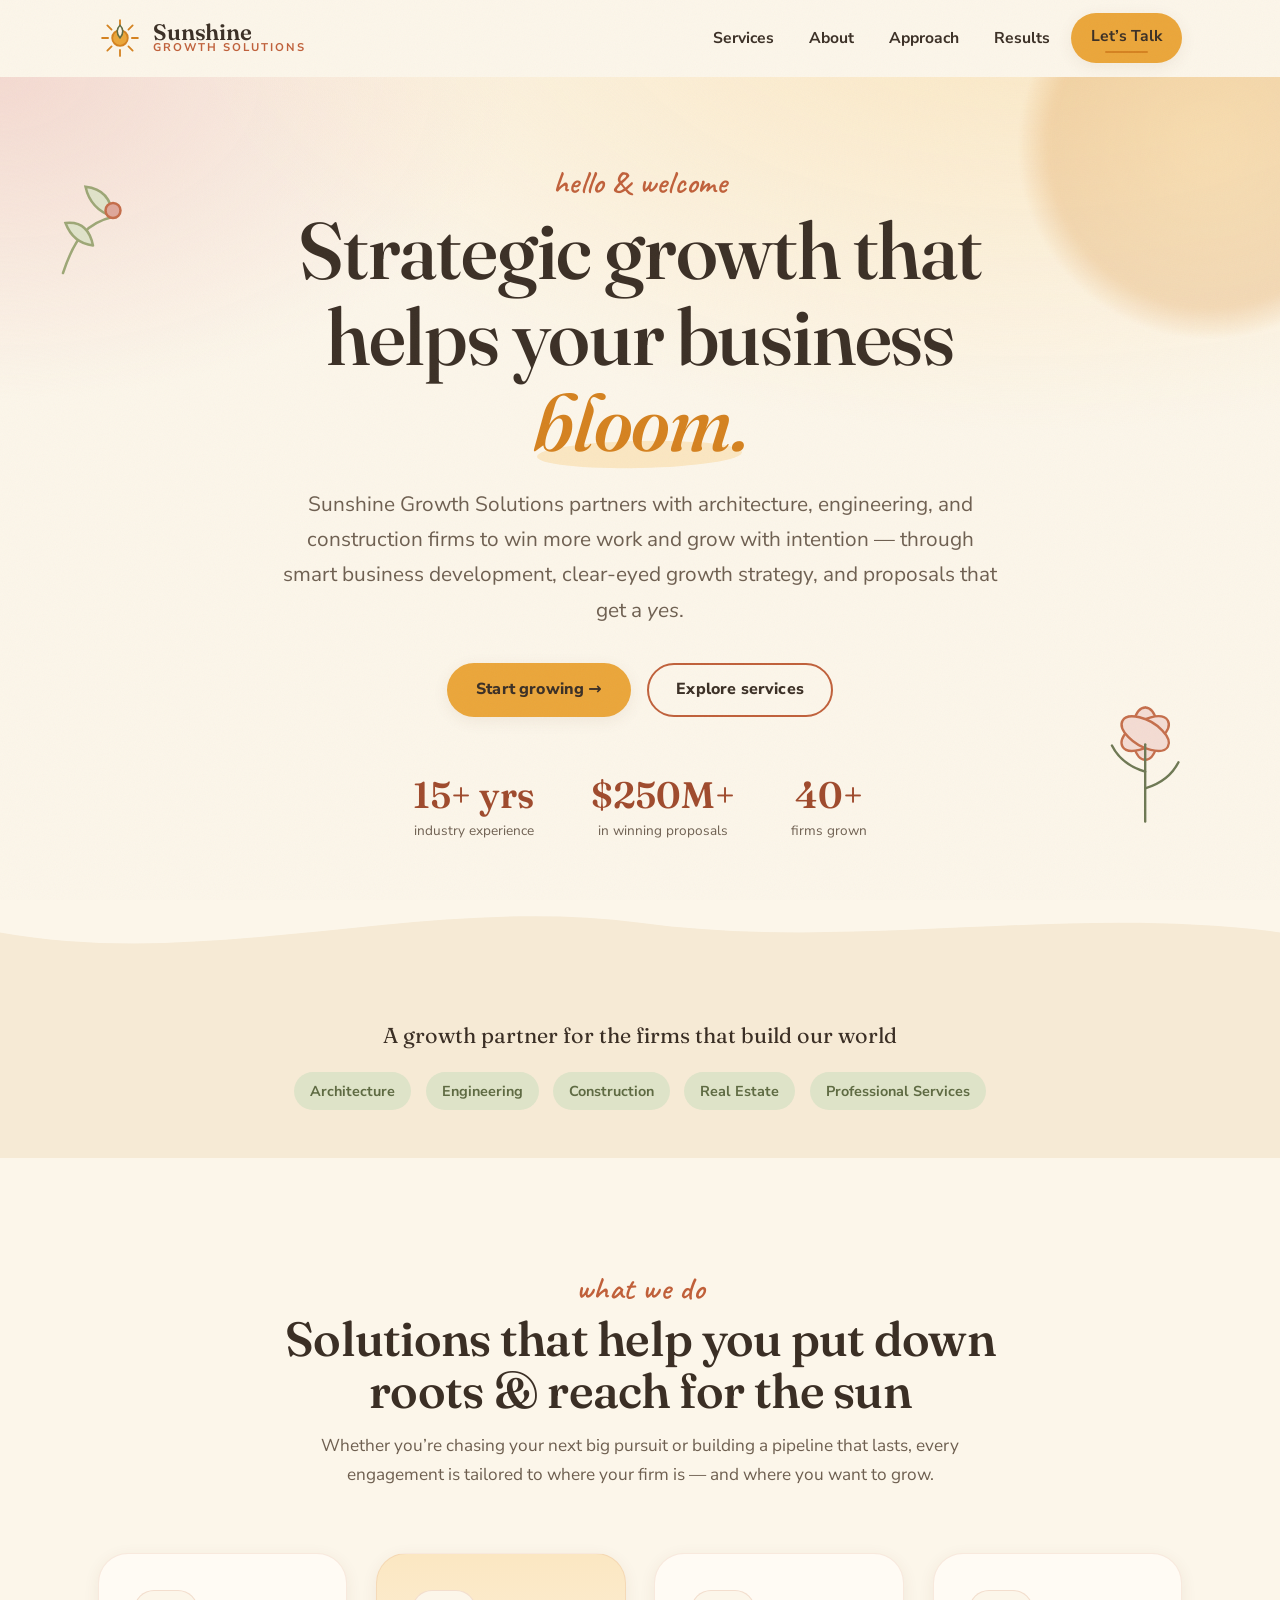
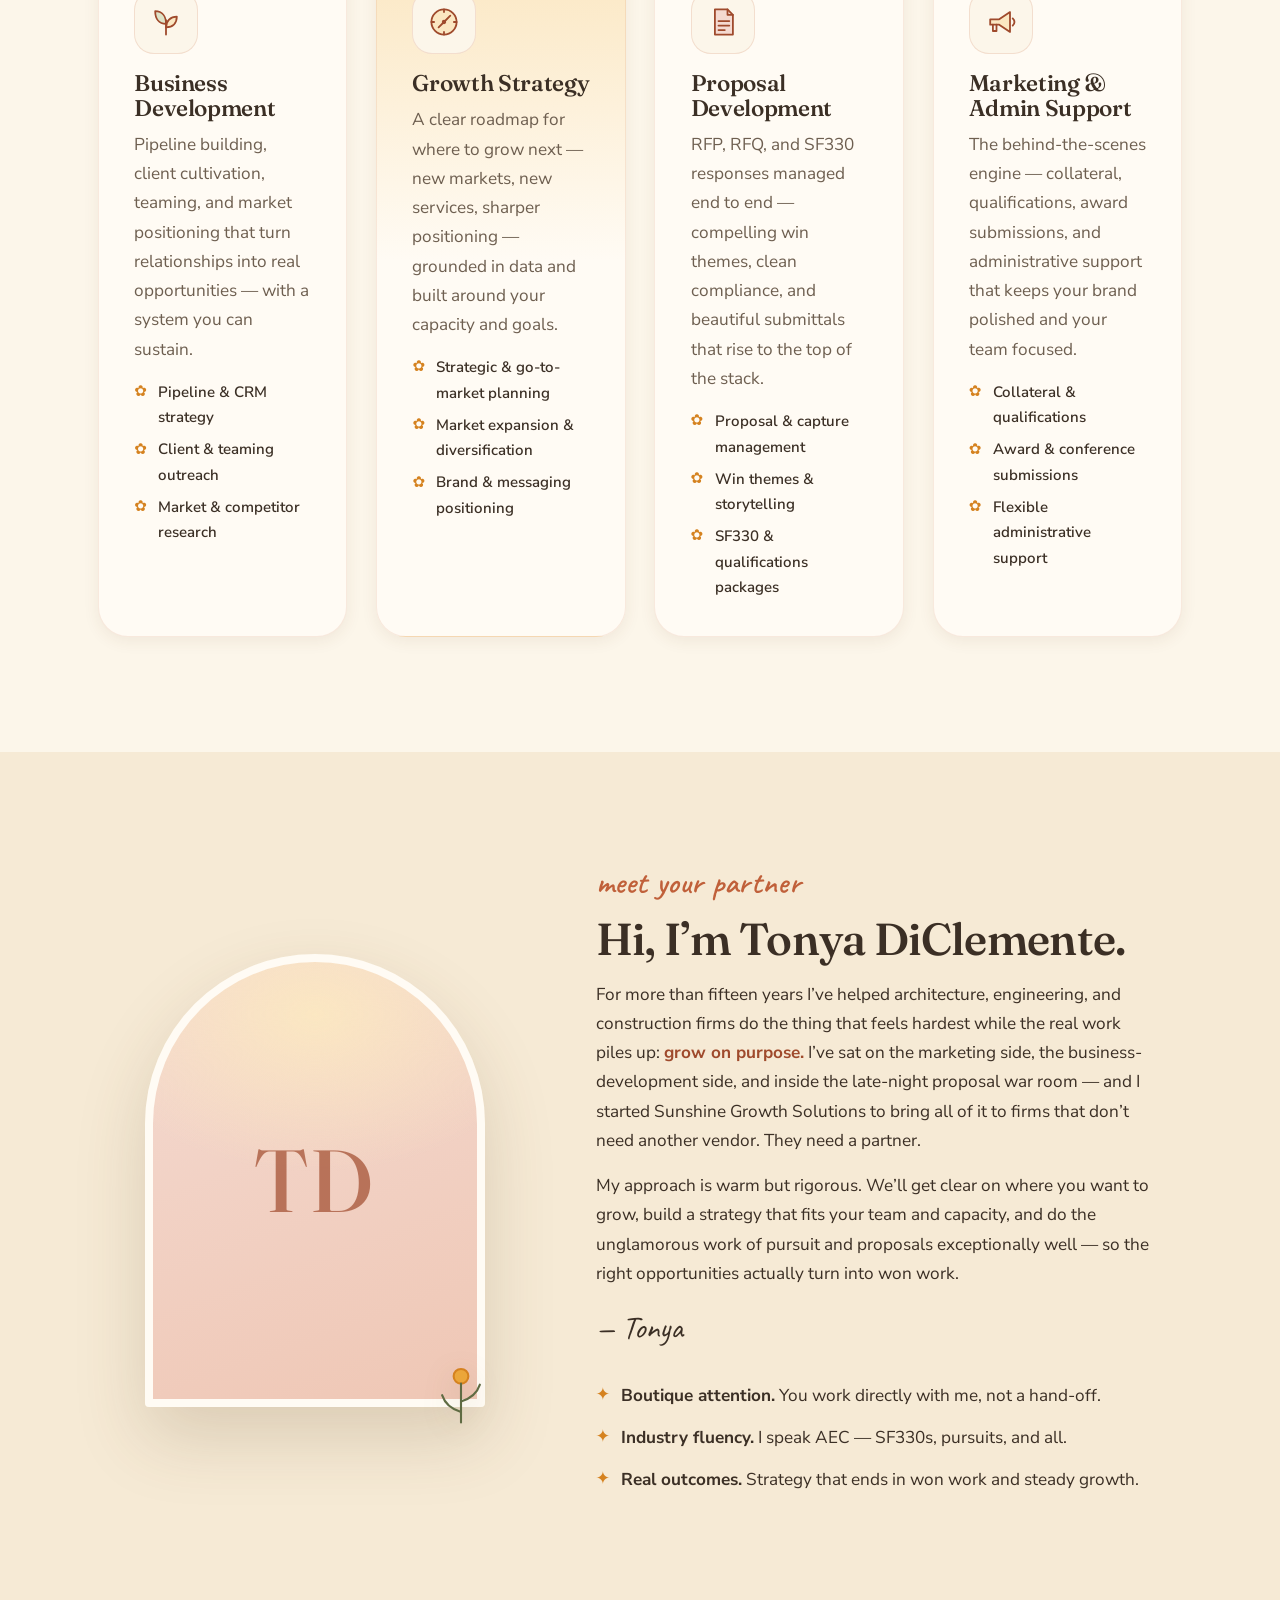
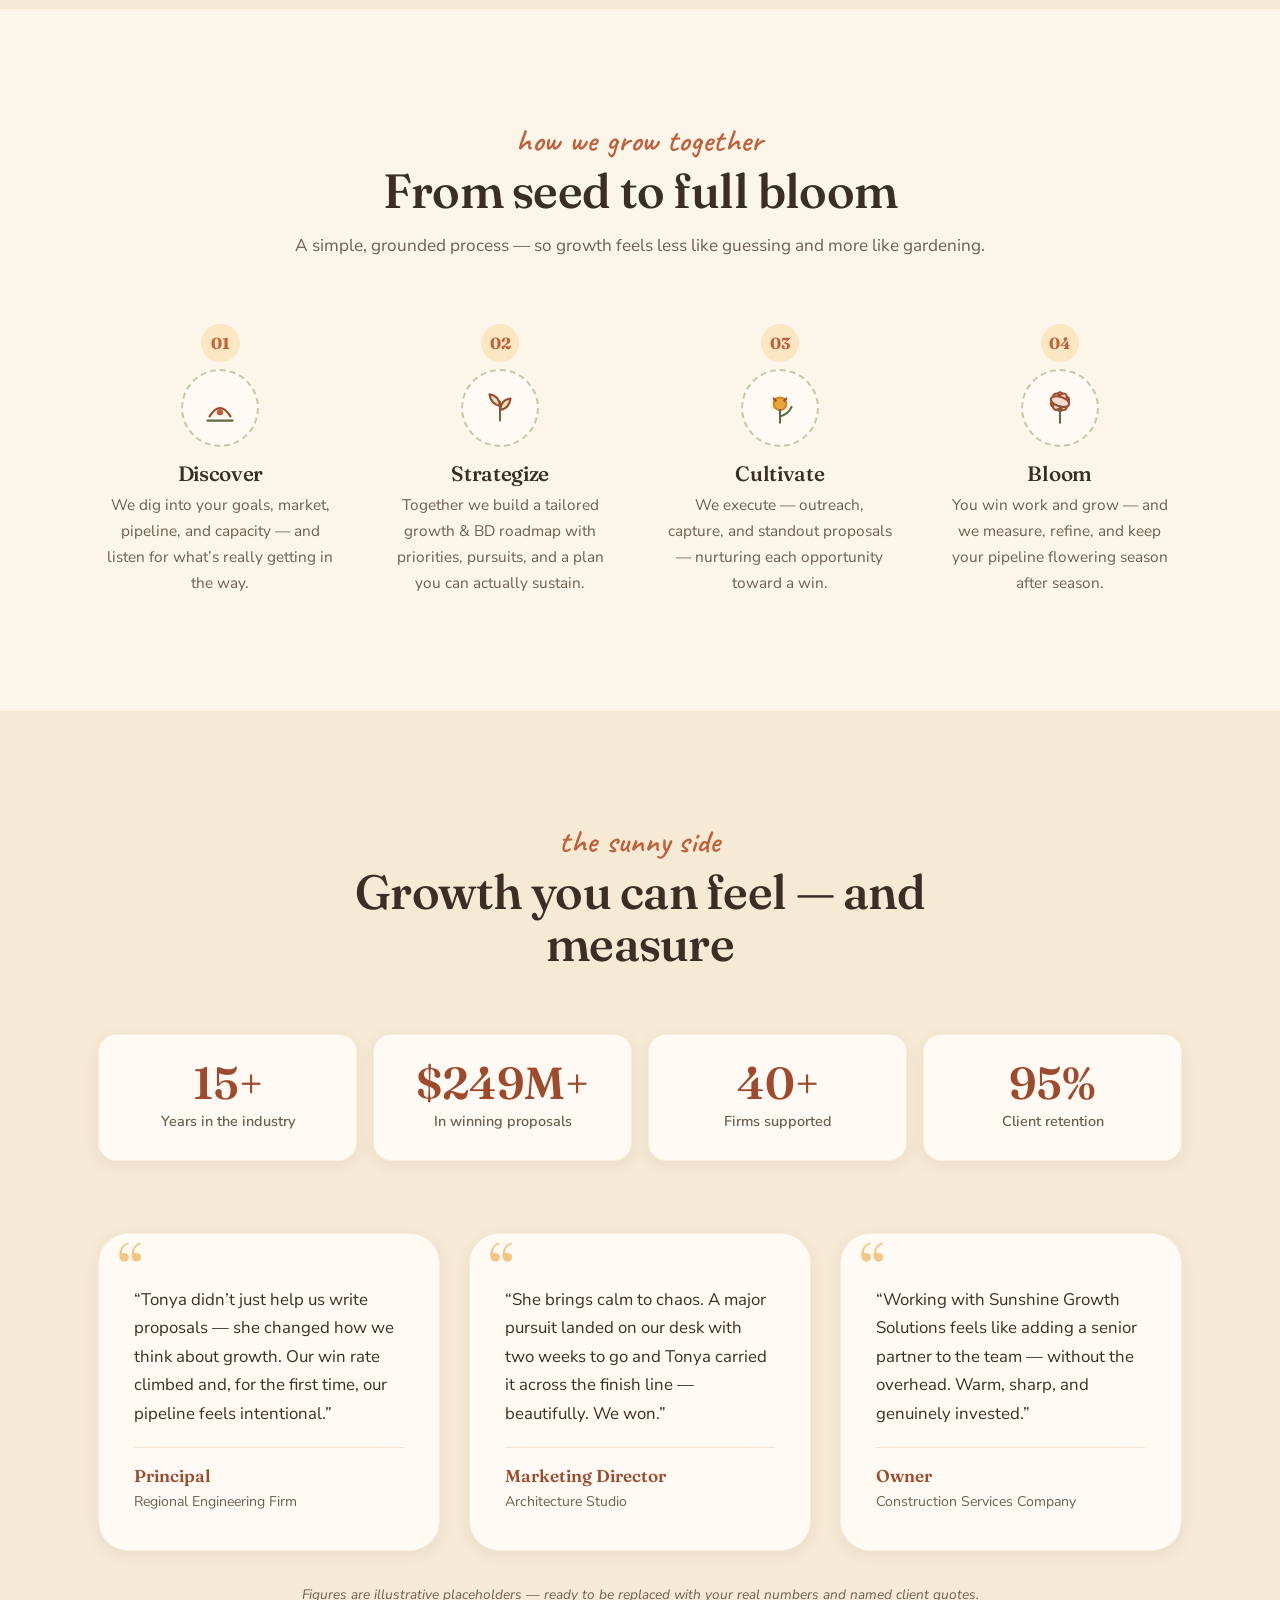
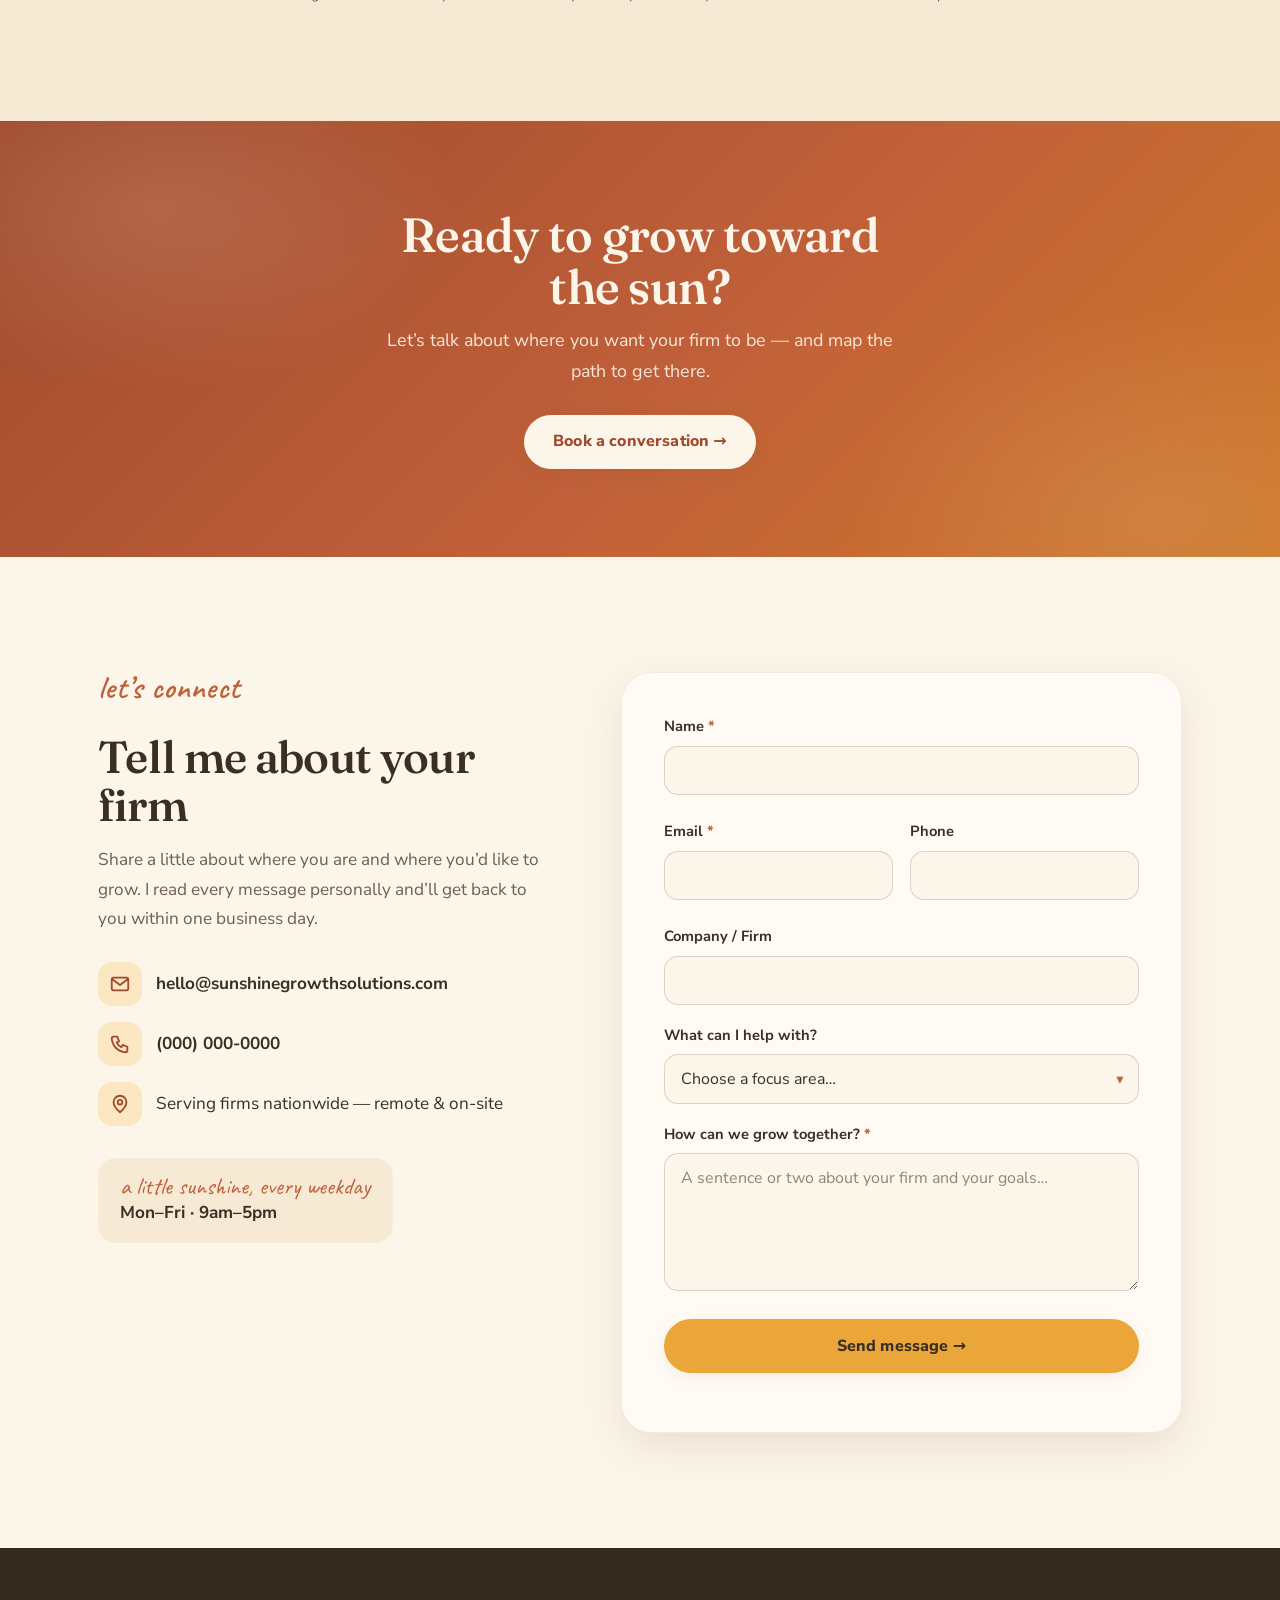
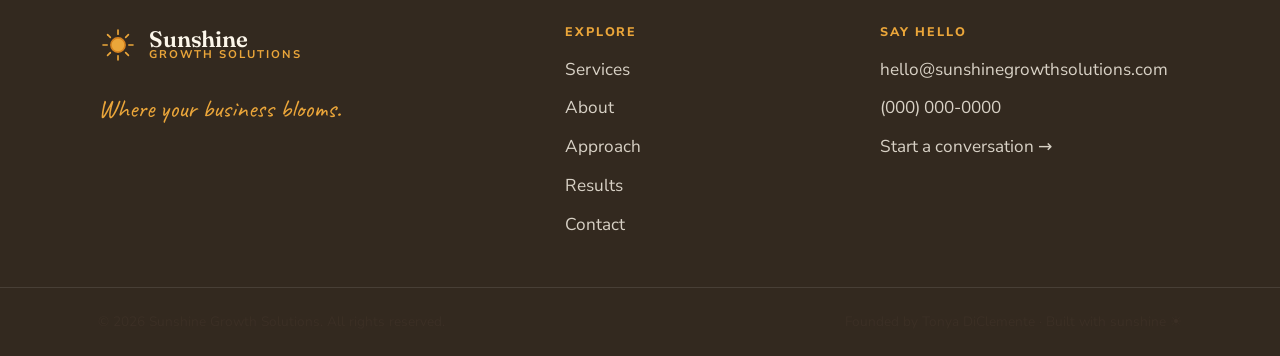
==== index.html @ 183f4ba4 "Initial commit: Sunshine Growth Solutions marketing site Static, single-page site for Tonya DiClemen" ====
<!DOCTYPE html>
<html lang="en">
<head>
  <meta charset="UTF-8" />
  <meta name="viewport" content="width=device-width, initial-scale=1.0" />
  <meta name="theme-color" content="#EBA63A" />

  <title>Sunshine Growth Solutions — Business Development, Growth Strategy &amp; Proposals</title>
  <meta name="description" content="Sunshine Growth Solutions helps architecture, engineering, and construction firms grow with intention — through business development, growth strategy, and winning proposals. Founded by Tonya DiClemente." />
  <meta name="author" content="Tonya DiClemente" />
  <link rel="canonical" href="https://sunshinegrowthsolutions.com/" />

  <!-- Open Graph -->
  <meta property="og:type" content="website" />
  <meta property="og:title" content="Sunshine Growth Solutions — Where Your Business Blooms" />
  <meta property="og:description" content="Strategic business development, growth strategy, and winning proposals for firms ready to grow toward the sun." />
  <meta property="og:url" content="https://sunshinegrowthsolutions.com/" />
  <meta property="og:image" content="assets/og-image.png" />
  <meta property="og:image:width" content="1200" />
  <meta property="og:image:height" content="630" />
  <meta property="og:site_name" content="Sunshine Growth Solutions" />

  <!-- Twitter -->
  <meta name="twitter:card" content="summary_large_image" />
  <meta name="twitter:title" content="Sunshine Growth Solutions — Where Your Business Blooms" />
  <meta name="twitter:description" content="Strategic business development, growth strategy, and winning proposals for firms ready to grow toward the sun." />
  <meta name="twitter:image" content="assets/og-image.png" />

  <!-- Favicon -->
  <link rel="icon" type="image/svg+xml" href="assets/favicon.svg" />
  <link rel="apple-touch-icon" href="assets/favicon.svg" />

  <!-- Fonts -->
  <link rel="preconnect" href="https://fonts.googleapis.com" />
  <link rel="preconnect" href="https://fonts.gstatic.com" crossorigin />
  <link href="https://fonts.googleapis.com/css2?family=Fraunces:ital,opsz,wght@0,9..144,300..900;1,9..144,300..700&family=Nunito+Sans:ital,opsz,wght@0,6..12,300..900;1,6..12,400..700&family=Caveat:wght@500;600;700&display=swap" rel="stylesheet" />

  <link rel="stylesheet" href="css/styles.css" />

  <!-- Structured data -->
  <script type="application/ld+json">
  {
    "@context": "https://schema.org",
    "@type": "ProfessionalService",
    "name": "Sunshine Growth Solutions",
    "description": "Business development, growth strategy, and proposal solutions for architecture, engineering, and construction firms.",
    "founder": { "@type": "Person", "name": "Tonya DiClemente" },
    "url": "https://sunshinegrowthsolutions.com/",
    "email": "hello@sunshinegrowthsolutions.com",
    "telephone": "+1-000-000-0000",
    "areaServed": "United States",
    "knowsAbout": ["Business Development", "Growth Strategy", "Proposal Development", "Marketing", "Capture Management"],
    "serviceType": ["Business Development", "Growth Strategy", "Proposal Development", "Marketing & Administrative Support"],
    "slogan": "Where your business blooms."
  }
  </script>
</head>

<body>
  <a class="skip-link" href="#main">Skip to content</a>

  <!-- ============ HEADER / NAV ============ -->
  <header class="site-header" id="top" data-header>
    <div class="container nav-inner">
      <a class="brand" href="#top" aria-label="Sunshine Growth Solutions — home">
        <span class="brand-mark" aria-hidden="true">
          <svg viewBox="0 0 48 48" width="44" height="44" role="img" aria-label="Sunshine Growth Solutions logo">
            <g fill="none" stroke="currentColor" stroke-width="2" stroke-linecap="round">
              <circle cx="24" cy="24" r="8.5" fill="var(--sun)" stroke="var(--sun-deep)" />
              <g stroke="var(--sun-deep)">
                <line x1="24" y1="4.5" x2="24" y2="11" />
                <line x1="24" y1="37" x2="24" y2="43.5" />
                <line x1="4.5" y1="24" x2="11" y2="24" />
                <line x1="37" y1="24" x2="43.5" y2="24" />
                <line x1="10.2" y1="10.2" x2="14.8" y2="14.8" />
                <line x1="33.2" y1="33.2" x2="37.8" y2="37.8" />
                <line x1="37.8" y1="10.2" x2="33.2" y2="14.8" />
                <line x1="14.8" y1="33.2" x2="10.2" y2="37.8" />
              </g>
              <path d="M24 24 C 20 19, 20 14, 24 10 C 28 14, 28 19, 24 24" fill="var(--cream)" stroke="var(--sage-deep)" stroke-width="1.6" />
            </g>
          </svg>
        </span>
        <span class="brand-text">
          <span class="brand-name">Sunshine</span>
          <span class="brand-sub">Growth Solutions</span>
        </span>
      </a>

      <nav class="nav" aria-label="Primary">
        <button class="nav-toggle" data-nav-toggle aria-expanded="false" aria-controls="nav-menu" aria-label="Open menu">
          <span></span><span></span><span></span>
        </button>
        <ul class="nav-menu" id="nav-menu" data-nav-menu>
          <li><a href="#services">Services</a></li>
          <li><a href="#about">About</a></li>
          <li><a href="#process">Approach</a></li>
          <li><a href="#results">Results</a></li>
          <li><a class="nav-cta" href="#contact">Let&rsquo;s Talk</a></li>
        </ul>
      </nav>
    </div>
  </header>

  <main id="main">

    <!-- ============ HERO ============ -->
    <section class="hero" aria-labelledby="hero-title">
      <div class="hero-decor" aria-hidden="true">
        <div class="hero-sun"></div>
        <svg class="floral floral-tl" viewBox="0 0 120 120" fill="none" stroke="var(--sage)" stroke-width="2" stroke-linecap="round">
          <path d="M20 100 C 30 70, 40 60, 60 55" />
          <path d="M60 55 q -18 -6 -22 -24 q 20 2 22 24" fill="var(--sage-soft)" />
          <path d="M44 78 q -16 -2 -22 -18 q 18 -2 22 18" fill="var(--sage-soft)" />
          <circle cx="60" cy="50" r="6" fill="var(--blush)" stroke="var(--terracotta)" />
        </svg>
        <svg class="floral floral-br" viewBox="0 0 140 140" fill="none" stroke="var(--terracotta)" stroke-width="2" stroke-linecap="round">
          <g>
            <circle cx="70" cy="46" r="9" fill="var(--sun)" stroke="var(--sun-deep)" />
            <path d="M70 46 m 0 -22 a 11 22 0 1 0 0.1 0" fill="var(--blush-soft)" />
            <path d="M70 46 m 0 -22 a 11 22 0 1 1 -0.1 0" fill="var(--blush-soft)" transform="rotate(60 70 46)" />
            <path d="M70 46 m 0 -22 a 11 22 0 1 1 -0.1 0" fill="var(--blush-soft)" transform="rotate(120 70 46)" />
            <line x1="70" y1="55" x2="70" y2="120" stroke="var(--sage-deep)" />
            <path d="M70 92 q 20 -6 28 -22" stroke="var(--sage-deep)" />
            <path d="M70 78 q -20 -6 -28 -22" stroke="var(--sage-deep)" />
          </g>
        </svg>
      </div>

      <div class="container hero-inner">
        <p class="eyebrow script">hello &amp; welcome</p>
        <h1 id="hero-title">
          Strategic growth that helps your business <span class="ink-accent">bloom.</span>
        </h1>
        <p class="hero-lead">
          Sunshine Growth Solutions partners with architecture, engineering, and construction firms
          to win more work and grow with intention &mdash; through smart business development,
          clear-eyed growth strategy, and proposals that get a <em>yes</em>.
        </p>
        <div class="hero-actions">
          <a class="btn btn-primary" href="#contact">Start growing &rarr;</a>
          <a class="btn btn-ghost" href="#services">Explore services</a>
        </div>

        <ul class="hero-trust" aria-label="At a glance">
          <li><strong>15+ yrs</strong><span>industry experience</span></li>
          <li><strong>$250M+</strong><span>in winning proposals</span></li>
          <li><strong>40+</strong><span>firms grown</span></li>
        </ul>
      </div>

      <div class="wave-divider" aria-hidden="true">
        <svg viewBox="0 0 1440 80" preserveAspectRatio="none"><path d="M0,40 C240,80 480,0 720,30 C960,60 1200,10 1440,40 L1440,80 L0,80 Z" fill="var(--cream-deep)"/></svg>
      </div>
    </section>

    <!-- ============ INTRO / TRUSTED ============ -->
    <section class="strip" aria-label="Who we serve">
      <div class="container strip-inner">
        <p class="strip-kicker">A growth partner for the firms that build our world</p>
        <ul class="strip-tags">
          <li>Architecture</li>
          <li>Engineering</li>
          <li>Construction</li>
          <li>Real Estate</li>
          <li>Professional Services</li>
        </ul>
      </div>
    </section>

    <!-- ============ SERVICES ============ -->
    <section class="services section" id="services" aria-labelledby="services-title">
      <div class="container">
        <header class="section-head">
          <p class="eyebrow script">what we do</p>
          <h2 id="services-title">Solutions that help you put down roots &amp; reach for the sun</h2>
          <p class="section-lead">
            Whether you&rsquo;re chasing your next big pursuit or building a pipeline that lasts,
            every engagement is tailored to where your firm is &mdash; and where you want to grow.
          </p>
        </header>

        <div class="card-grid">
          <article class="card">
            <span class="card-icon" aria-hidden="true">
              <svg viewBox="0 0 40 40" fill="none" stroke="currentColor" stroke-width="2" stroke-linecap="round" stroke-linejoin="round">
                <path d="M20 34 V18" />
                <path d="M20 22 C 12 22, 8 16, 8 8 C 16 8, 20 14, 20 22 Z" fill="var(--sage-soft)" />
                <path d="M20 26 C 28 26, 32 21, 32 14 C 25 14, 20 19, 20 26 Z" fill="var(--sun-soft)" />
              </svg>
            </span>
            <h3>Business Development</h3>
            <p>
              Pipeline building, client cultivation, teaming, and market positioning that turn
              relationships into real opportunities &mdash; with a system you can sustain.
            </p>
            <ul class="card-list">
              <li>Pipeline &amp; CRM strategy</li>
              <li>Client &amp; teaming outreach</li>
              <li>Market &amp; competitor research</li>
            </ul>
          </article>

          <article class="card card-feature">
            <span class="card-icon" aria-hidden="true">
              <svg viewBox="0 0 40 40" fill="none" stroke="currentColor" stroke-width="2" stroke-linecap="round" stroke-linejoin="round">
                <circle cx="20" cy="20" r="14" fill="var(--sun-soft)" />
                <path d="M20 20 L27 13" />
                <path d="M14 26 L20 20" />
                <circle cx="20" cy="20" r="2.4" fill="currentColor" stroke="none" />
                <path d="M20 6 V9 M20 31 V34 M6 20 H9 M31 20 H34" />
              </svg>
            </span>
            <h3>Growth Strategy</h3>
            <p>
              A clear roadmap for where to grow next &mdash; new markets, new services, sharper
              positioning &mdash; grounded in data and built around your capacity and goals.
            </p>
            <ul class="card-list">
              <li>Strategic &amp; go-to-market planning</li>
              <li>Market expansion &amp; diversification</li>
              <li>Brand &amp; messaging positioning</li>
            </ul>
          </article>

          <article class="card">
            <span class="card-icon" aria-hidden="true">
              <svg viewBox="0 0 40 40" fill="none" stroke="currentColor" stroke-width="2" stroke-linecap="round" stroke-linejoin="round">
                <path d="M11 6 H25 L31 12 V34 H11 Z" fill="var(--blush-soft)" />
                <path d="M25 6 V12 H31" />
                <path d="M15 19 H27 M15 24 H27 M15 29 H22" />
              </svg>
            </span>
            <h3>Proposal Development</h3>
            <p>
              RFP, RFQ, and SF330 responses managed end to end &mdash; compelling win themes,
              clean compliance, and beautiful submittals that rise to the top of the stack.
            </p>
            <ul class="card-list">
              <li>Proposal &amp; capture management</li>
              <li>Win themes &amp; storytelling</li>
              <li>SF330 &amp; qualifications packages</li>
            </ul>
          </article>

          <article class="card">
            <span class="card-icon" aria-hidden="true">
              <svg viewBox="0 0 40 40" fill="none" stroke="currentColor" stroke-width="2" stroke-linecap="round" stroke-linejoin="round">
                <path d="M8 17 H18 L30 9 V31 L18 23 H8 Z" fill="var(--sun-soft)" />
                <path d="M11 23 V30 H15 V23" />
                <path d="M33 16 q4 4 0 8" />
              </svg>
            </span>
            <h3>Marketing &amp; Admin Support</h3>
            <p>
              The behind-the-scenes engine &mdash; collateral, qualifications, award submissions,
              and administrative support that keeps your brand polished and your team focused.
            </p>
            <ul class="card-list">
              <li>Collateral &amp; qualifications</li>
              <li>Award &amp; conference submissions</li>
              <li>Flexible administrative support</li>
            </ul>
          </article>
        </div>
      </div>
    </section>

    <!-- ============ ABOUT / FOUNDER ============ -->
    <section class="about section" id="about" aria-labelledby="about-title">
      <div class="container about-inner">
        <div class="about-portrait">
          <div class="arch">
            <div class="arch-photo" role="img" aria-label="Portrait of Tonya DiClemente, founder of Sunshine Growth Solutions">
              <span class="portrait-initials" aria-hidden="true">TD</span>
            </div>
            <svg class="arch-floral" viewBox="0 0 80 80" fill="none" stroke="var(--terracotta)" stroke-width="2" stroke-linecap="round" aria-hidden="true">
              <circle cx="40" cy="26" r="7" fill="var(--sun)" stroke="var(--sun-deep)" />
              <path d="M40 33 V70" stroke="var(--sage-deep)" />
              <path d="M40 50 q14 -4 18 -16" stroke="var(--sage-deep)" />
              <path d="M40 60 q-14 -4 -18 -16" stroke="var(--sage-deep)" />
            </svg>
          </div>
        </div>

        <div class="about-copy">
          <p class="eyebrow script">meet your partner</p>
          <h2 id="about-title">Hi, I&rsquo;m Tonya DiClemente.</h2>
          <p>
            For more than fifteen years I&rsquo;ve helped architecture, engineering, and
            construction firms do the thing that feels hardest while the real work piles up:
            <strong>grow on purpose.</strong> I&rsquo;ve sat on the marketing side, the
            business-development side, and inside the late-night proposal war room &mdash; and I
            started Sunshine Growth Solutions to bring all of it to firms that don&rsquo;t need
            another vendor. They need a partner.
          </p>
          <p>
            My approach is warm but rigorous. We&rsquo;ll get clear on where you want to grow,
            build a strategy that fits your team and capacity, and do the unglamorous work of
            pursuit and proposals exceptionally well &mdash; so the right opportunities actually
            turn into won work.
          </p>
          <p class="signature script">&mdash; Tonya</p>

          <ul class="value-row">
            <li>
              <span class="value-icon" aria-hidden="true">&#10022;</span>
              <span><strong>Boutique attention.</strong> You work directly with me, not a hand-off.</span>
            </li>
            <li>
              <span class="value-icon" aria-hidden="true">&#10022;</span>
              <span><strong>Industry fluency.</strong> I speak AEC &mdash; SF330s, pursuits, and all.</span>
            </li>
            <li>
              <span class="value-icon" aria-hidden="true">&#10022;</span>
              <span><strong>Real outcomes.</strong> Strategy that ends in won work and steady growth.</span>
            </li>
          </ul>
        </div>
      </div>
    </section>

    <!-- ============ PROCESS ============ -->
    <section class="process section" id="process" aria-labelledby="process-title">
      <div class="container">
        <header class="section-head">
          <p class="eyebrow script">how we grow together</p>
          <h2 id="process-title">From seed to full bloom</h2>
          <p class="section-lead">A simple, grounded process &mdash; so growth feels less like guessing and more like gardening.</p>
        </header>

        <ol class="steps">
          <li class="step">
            <span class="step-num">01</span>
            <span class="step-icon" aria-hidden="true">
              <svg viewBox="0 0 40 40" fill="none" stroke="currentColor" stroke-width="2" stroke-linecap="round" stroke-linejoin="round">
                <path d="M10 28 q10 -16 20 0" fill="var(--cream)"/>
                <circle cx="20" cy="24" r="3" fill="var(--terracotta)" stroke="none"/>
                <path d="M8 32 H32" stroke="var(--sage-deep)"/>
              </svg>
            </span>
            <h3>Discover</h3>
            <p>We dig into your goals, market, pipeline, and capacity &mdash; and listen for what&rsquo;s really getting in the way.</p>
          </li>
          <li class="step">
            <span class="step-num">02</span>
            <span class="step-icon" aria-hidden="true">
              <svg viewBox="0 0 40 40" fill="none" stroke="currentColor" stroke-width="2" stroke-linecap="round" stroke-linejoin="round">
                <path d="M20 32 V14" stroke="var(--sage-deep)"/>
                <path d="M20 18 q-9 -2 -10 -11 q9 1 10 11" fill="var(--sage-soft)"/>
                <path d="M20 22 q9 -2 10 -11 q-9 1 -10 11" fill="var(--sun-soft)"/>
              </svg>
            </span>
            <h3>Strategize</h3>
            <p>Together we build a tailored growth &amp; BD roadmap with priorities, pursuits, and a plan you can actually sustain.</p>
          </li>
          <li class="step">
            <span class="step-num">03</span>
            <span class="step-icon" aria-hidden="true">
              <svg viewBox="0 0 40 40" fill="none" stroke="currentColor" stroke-width="2" stroke-linecap="round" stroke-linejoin="round">
                <circle cx="20" cy="16" r="6" fill="var(--sun)" stroke="var(--sun-deep)"/>
                <path d="M20 22 V34" stroke="var(--sage-deep)"/>
                <path d="M20 28 q8 -2 11 -9" stroke="var(--sage-deep)"/>
                <path d="M14 11 l2 2 M26 11 l-2 2" />
              </svg>
            </span>
            <h3>Cultivate</h3>
            <p>We execute &mdash; outreach, capture, and standout proposals &mdash; nurturing each opportunity toward a win.</p>
          </li>
          <li class="step">
            <span class="step-num">04</span>
            <span class="step-icon" aria-hidden="true">
              <svg viewBox="0 0 40 40" fill="none" stroke="currentColor" stroke-width="2" stroke-linecap="round" stroke-linejoin="round">
                <circle cx="20" cy="14" r="4" fill="var(--sun)" stroke="var(--sun-deep)"/>
                <path d="M20 14 m 0 -9 a 4.5 9 0 1 0 0.1 0" fill="var(--blush-soft)"/>
                <path d="M20 14 m 0 -9 a 4.5 9 0 1 0 0.1 0" fill="var(--blush-soft)" transform="rotate(72 20 14)"/>
                <path d="M20 14 m 0 -9 a 4.5 9 0 1 0 0.1 0" fill="var(--blush-soft)" transform="rotate(144 20 14)"/>
                <path d="M20 14 m 0 -9 a 4.5 9 0 1 0 0.1 0" fill="var(--blush-soft)" transform="rotate(216 20 14)"/>
                <path d="M20 14 m 0 -9 a 4.5 9 0 1 0 0.1 0" fill="var(--blush-soft)" transform="rotate(288 20 14)"/>
                <path d="M20 18 V34" stroke="var(--sage-deep)"/>
              </svg>
            </span>
            <h3>Bloom</h3>
            <p>You win work and grow &mdash; and we measure, refine, and keep your pipeline flowering season after season.</p>
          </li>
        </ol>
      </div>
    </section>

    <!-- ============ RESULTS / STATS + TESTIMONIALS ============ -->
    <section class="results section" id="results" aria-labelledby="results-title">
      <div class="container">
        <header class="section-head">
          <p class="eyebrow script">the sunny side</p>
          <h2 id="results-title">Growth you can feel &mdash; and measure</h2>
        </header>

        <div class="stats">
          <div class="stat"><span class="stat-num" data-count="15" data-suffix="+">15+</span><span class="stat-label">Years in the industry</span></div>
          <div class="stat"><span class="stat-num" data-count="250" data-prefix="$" data-suffix="M+">$250M+</span><span class="stat-label">In winning proposals</span></div>
          <div class="stat"><span class="stat-num" data-count="40" data-suffix="+">40+</span><span class="stat-label">Firms supported</span></div>
          <div class="stat"><span class="stat-num" data-count="95" data-suffix="%">95%</span><span class="stat-label">Client retention</span></div>
        </div>

        <div class="testimonials">
          <figure class="quote">
            <blockquote>
              &ldquo;Tonya didn&rsquo;t just help us write proposals &mdash; she changed how we
              think about growth. Our win rate climbed and, for the first time, our pipeline
              feels intentional.&rdquo;
            </blockquote>
            <figcaption><span class="quote-name">Principal</span><span class="quote-firm">Regional Engineering Firm</span></figcaption>
          </figure>
          <figure class="quote">
            <blockquote>
              &ldquo;She brings calm to chaos. A major pursuit landed on our desk with two weeks
              to go and Tonya carried it across the finish line &mdash; beautifully. We won.&rdquo;
            </blockquote>
            <figcaption><span class="quote-name">Marketing Director</span><span class="quote-firm">Architecture Studio</span></figcaption>
          </figure>
          <figure class="quote">
            <blockquote>
              &ldquo;Working with Sunshine Growth Solutions feels like adding a senior partner to
              the team &mdash; without the overhead. Warm, sharp, and genuinely invested.&rdquo;
            </blockquote>
            <figcaption><span class="quote-name">Owner</span><span class="quote-firm">Construction Services Company</span></figcaption>
          </figure>
        </div>
        <p class="results-note">Figures are illustrative placeholders &mdash; ready to be replaced with your real numbers and named client quotes.</p>
      </div>
    </section>

    <!-- ============ CTA BAND ============ -->
    <section class="cta-band" aria-labelledby="cta-title">
      <div class="cta-decor" aria-hidden="true"></div>
      <div class="container cta-inner">
        <h2 id="cta-title">Ready to grow toward the sun?</h2>
        <p>Let&rsquo;s talk about where you want your firm to be &mdash; and map the path to get there.</p>
        <a class="btn btn-primary btn-on-dark" href="#contact">Book a conversation &rarr;</a>
      </div>
    </section>

    <!-- ============ CONTACT ============ -->
    <section class="contact section" id="contact" aria-labelledby="contact-title">
      <div class="container contact-inner">
        <div class="contact-copy">
          <p class="eyebrow script">let&rsquo;s connect</p>
          <h2 id="contact-title">Tell me about your firm</h2>
          <p>
            Share a little about where you are and where you&rsquo;d like to grow. I read every
            message personally and&rsquo;ll get back to you within one business day.
          </p>

          <ul class="contact-details">
            <li>
              <span class="ci" aria-hidden="true">
                <svg viewBox="0 0 24 24" fill="none" stroke="currentColor" stroke-width="2" stroke-linecap="round" stroke-linejoin="round"><rect x="3" y="5" width="18" height="14" rx="2"/><path d="m4 7 8 6 8-6"/></svg>
              </span>
              <a href="mailto:hello@sunshinegrowthsolutions.com">hello@sunshinegrowthsolutions.com</a>
            </li>
            <li>
              <span class="ci" aria-hidden="true">
                <svg viewBox="0 0 24 24" fill="none" stroke="currentColor" stroke-width="2" stroke-linecap="round" stroke-linejoin="round"><path d="M5 4h4l2 5-2.5 1.5a11 11 0 0 0 5 5L15 13l5 2v4a2 2 0 0 1-2 2A16 16 0 0 1 3 6a2 2 0 0 1 2-2z"/></svg>
              </span>
              <a href="tel:+10000000000">(000) 000-0000</a>
            </li>
            <li>
              <span class="ci" aria-hidden="true">
                <svg viewBox="0 0 24 24" fill="none" stroke="currentColor" stroke-width="2" stroke-linecap="round" stroke-linejoin="round"><path d="M12 21s7-6.2 7-11a7 7 0 1 0-14 0c0 4.8 7 11 7 11z"/><circle cx="12" cy="10" r="2.5"/></svg>
              </span>
              <span>Serving firms nationwide &mdash; remote &amp; on-site</span>
            </li>
          </ul>

          <div class="contact-hours">
            <p class="script">a little sunshine, every weekday</p>
            <p>Mon&ndash;Fri &middot; 9am&ndash;5pm</p>
          </div>
        </div>

        <div class="contact-form-wrap">
          <form class="contact-form" id="contact-form" novalidate>
            <!-- Web3Forms: replace access key in js/main.js or here -->
            <input type="hidden" name="access_key" value="YOUR_WEB3FORMS_ACCESS_KEY" />
            <input type="hidden" name="subject" value="New inquiry from Sunshine Growth Solutions" />
            <input type="hidden" name="from_name" value="Sunshine Growth Solutions Website" />
            <!-- Honeypot -->
            <input type="checkbox" name="botcheck" class="hp-field" tabindex="-1" autocomplete="off" aria-hidden="true" />

            <div class="field">
              <label for="name">Name <span class="req" aria-hidden="true">*</span></label>
              <input type="text" id="name" name="name" autocomplete="name" required aria-required="true" aria-describedby="name-error" />
              <p class="field-error" id="name-error" data-error-for="name" role="alert"></p>
            </div>

            <div class="field-row">
              <div class="field">
                <label for="email">Email <span class="req" aria-hidden="true">*</span></label>
                <input type="email" id="email" name="email" autocomplete="email" required aria-required="true" aria-describedby="email-error" />
                <p class="field-error" id="email-error" data-error-for="email" role="alert"></p>
              </div>
              <div class="field">
                <label for="phone">Phone</label>
                <input type="tel" id="phone" name="phone" autocomplete="tel" inputmode="tel" aria-describedby="phone-error" />
                <p class="field-error" id="phone-error" data-error-for="phone" role="alert"></p>
              </div>
            </div>

            <div class="field">
              <label for="company">Company / Firm</label>
              <input type="text" id="company" name="company" autocomplete="organization" />
            </div>

            <div class="field">
              <label for="service">What can I help with?</label>
              <div class="select-wrap">
                <select id="service" name="service">
                  <option value="" selected>Choose a focus area&hellip;</option>
                  <option>Business Development</option>
                  <option>Growth Strategy</option>
                  <option>Proposal Development</option>
                  <option>Marketing &amp; Admin Support</option>
                  <option>Not sure yet &mdash; let&rsquo;s talk</option>
                </select>
                <span class="select-arrow" aria-hidden="true">&#9662;</span>
              </div>
            </div>

            <div class="field">
              <label for="message">How can we grow together? <span class="req" aria-hidden="true">*</span></label>
              <textarea id="message" name="message" rows="5" required aria-required="true" aria-describedby="message-error" placeholder="A sentence or two about your firm and your goals&hellip;"></textarea>
              <p class="field-error" id="message-error" data-error-for="message" role="alert"></p>
            </div>

            <button type="submit" class="btn btn-primary btn-block" data-submit>
              <span class="btn-label">Send message &rarr;</span>
              <span class="btn-spinner" aria-hidden="true"></span>
            </button>

            <p class="form-status" id="form-status" role="status" aria-live="polite"></p>
          </form>
        </div>
      </div>
    </section>
  </main>

  <!-- ============ FOOTER ============ -->
  <footer class="site-footer">
    <div class="footer-bloom" aria-hidden="true">
      <svg viewBox="0 0 1440 60" preserveAspectRatio="none"><path d="M0,30 C240,0 480,60 720,30 C960,0 1200,60 1440,30 L1440,0 L0,0 Z" fill="var(--cream)"/></svg>
    </div>
    <div class="container footer-inner">
      <div class="footer-brand">
        <a class="brand brand-footer" href="#top" aria-label="Sunshine Growth Solutions — home">
          <span class="brand-mark" aria-hidden="true">
            <svg viewBox="0 0 48 48" width="40" height="40">
              <circle cx="24" cy="24" r="8.5" fill="var(--sun)" stroke="var(--sun-deep)" stroke-width="2"/>
              <g stroke="var(--sun)" stroke-width="2" stroke-linecap="round">
                <line x1="24" y1="6" x2="24" y2="11"/><line x1="24" y1="37" x2="24" y2="42"/>
                <line x1="6" y1="24" x2="11" y2="24"/><line x1="37" y1="24" x2="42" y2="24"/>
                <line x1="11.5" y1="11.5" x2="14.8" y2="14.8"/><line x1="33.2" y1="33.2" x2="36.5" y2="36.5"/>
                <line x1="36.5" y1="11.5" x2="33.2" y2="14.8"/><line x1="14.8" y1="33.2" x2="11.5" y2="36.5"/>
              </g>
            </svg>
          </span>
          <span class="brand-text">
            <span class="brand-name">Sunshine</span>
            <span class="brand-sub">Growth Solutions</span>
          </span>
        </a>
        <p class="footer-tagline script">Where your business blooms.</p>
      </div>

      <nav class="footer-nav" aria-label="Footer">
        <h3>Explore</h3>
        <ul>
          <li><a href="#services">Services</a></li>
          <li><a href="#about">About</a></li>
          <li><a href="#process">Approach</a></li>
          <li><a href="#results">Results</a></li>
          <li><a href="#contact">Contact</a></li>
        </ul>
      </nav>

      <div class="footer-contact">
        <h3>Say hello</h3>
        <ul>
          <li><a href="mailto:hello@sunshinegrowthsolutions.com">hello@sunshinegrowthsolutions.com</a></li>
          <li><a href="tel:+10000000000">(000) 000-0000</a></li>
          <li><a href="#contact">Start a conversation &rarr;</a></li>
        </ul>
      </div>
    </div>

    <div class="footer-base">
      <div class="container footer-base-inner">
        <p>&copy; <span data-year>2026</span> Sunshine Growth Solutions. All rights reserved.</p>
        <p>Founded by Tonya DiClemente &middot; Built with sunshine &#9728;</p>
      </div>
    </div>
  </footer>

  <script src="js/main.js" defer></script>
</body>
</html>
---- css/styles.css ----
/* =========================================================
   Sunshine Growth Solutions — Boho / Floral design system
   ========================================================= */

/* ---------- Design tokens ---------- */
:root {
  /* Palette */
  --cream:        #FCF6EA;
  --cream-deep:   #F6EAD5;
  --cream-card:   #FFFBF4;
  --ink:          #3B2F25;
  --ink-soft:     #6E5F50;

  --sun:          #EBA63A;
  --sun-deep:     #D5821F;
  --sun-soft:     #FBE7C2;

  --terracotta:       #C0603A;
  --terracotta-deep:  #9F4A2C;
  --terracotta-soft:  #EFC7B5;

  --sage:        #94A06B;
  --sage-deep:   #5F6B43;
  --sage-soft:   #DEE3C8;

  --blush:       #DDA193;
  --blush-soft:  #F4DAD1;

  /* Roles */
  --bg:          var(--cream);
  --text:        var(--ink);
  --muted:       var(--ink-soft);

  /* Type */
  --font-display: "Fraunces", "Georgia", serif;
  --font-body: "Nunito Sans", "Segoe UI", system-ui, sans-serif;
  --font-script: "Caveat", "Segoe Script", cursive;

  /* Layout */
  --container: 1180px;
  --gutter: clamp(1.25rem, 4vw, 3rem);
  --radius: 18px;
  --radius-lg: 30px;
  --radius-pill: 999px;

  /* Effects */
  --shadow-sm: 0 4px 16px rgba(96, 64, 36, 0.08);
  --shadow-md: 0 14px 40px rgba(96, 64, 36, 0.12);
  --shadow-lg: 0 30px 70px rgba(96, 64, 36, 0.18);
  --ring: 0 0 0 3px var(--cream), 0 0 0 6px var(--sun-deep);

  --ease: cubic-bezier(0.22, 1, 0.36, 1);
}

/* ---------- Reset / base ---------- */
*, *::before, *::after { box-sizing: border-box; }

* { margin: 0; }

html {
  scroll-behavior: smooth;
  scroll-padding-top: 96px;
  -webkit-text-size-adjust: 100%;
}

body {
  font-family: var(--font-body);
  font-size: clamp(1rem, 0.96rem + 0.2vw, 1.075rem);
  line-height: 1.7;
  color: var(--text);
  background-color: var(--bg);
  -webkit-font-smoothing: antialiased;
  text-rendering: optimizeLegibility;
  overflow-x: hidden;
  position: relative;
}

/* Subtle paper grain */
body::before {
  content: "";
  position: fixed;
  inset: 0;
  z-index: 9999;
  pointer-events: none;
  opacity: 0.04;
  background-image: url("data:image/svg+xml,%3Csvg xmlns='http://www.w3.org/2000/svg' width='160' height='160'%3E%3Cfilter id='n'%3E%3CfeTurbulence type='fractalNoise' baseFrequency='0.85' numOctaves='3' stitchTiles='stitch'/%3E%3C/filter%3E%3Crect width='100%25' height='100%25' filter='url(%23n)'/%3E%3C/svg%3E");
}

img, svg { display: block; max-width: 100%; }
svg { height: auto; }

a { color: inherit; text-decoration: none; }

h1, h2, h3, h4 {
  font-family: var(--font-display);
  font-weight: 560;
  line-height: 1.08;
  letter-spacing: -0.015em;
  color: var(--ink);
  font-optical-sizing: auto;
}

p { color: var(--text); }

::selection { background: var(--sun); color: var(--ink); }

:focus-visible {
  outline: none;
  box-shadow: var(--ring);
  border-radius: 6px;
}

/* ---------- Helpers ---------- */
.container {
  width: 100%;
  max-width: var(--container);
  margin-inline: auto;
  padding-inline: var(--gutter);
}

.section { padding-block: clamp(4.5rem, 9vw, 8rem); position: relative; }

.eyebrow {
  text-transform: none;
  font-weight: 600;
  color: var(--terracotta);
  margin-bottom: 0.5rem;
}
.eyebrow.script {
  font-family: var(--font-script);
  font-size: clamp(1.5rem, 1.2rem + 1vw, 2rem);
  line-height: 1;
  color: var(--terracotta);
  letter-spacing: 0.01em;
}

.script { font-family: var(--font-script); }

.ink-accent {
  color: var(--sun-deep);
  font-style: italic;
  position: relative;
  white-space: nowrap;
}
.ink-accent::after {
  content: "";
  position: absolute;
  left: 2%;
  right: 2%;
  bottom: 0.04em;
  height: 0.34em;
  background: var(--sun-soft);
  z-index: -1;
  border-radius: 50%;
  transform: rotate(-1.2deg);
}

.section-head {
  max-width: 720px;
  margin: 0 auto clamp(2.5rem, 5vw, 4rem);
  text-align: center;
}
.section-head h2 { font-size: clamp(1.9rem, 1.3rem + 2.6vw, 3rem); margin-bottom: 0.9rem; }
.section-lead { color: var(--muted); font-size: 1.075rem; }

.skip-link {
  position: absolute;
  left: 1rem;
  top: -100px;
  z-index: 10000;
  background: var(--ink);
  color: var(--cream);
  padding: 0.7rem 1.1rem;
  border-radius: 0 0 12px 12px;
  transition: top 0.2s var(--ease);
}
.skip-link:focus { top: 0; }

/* ---------- Buttons ---------- */
.btn {
  --btn-bg: var(--sun);
  --btn-fg: var(--ink);
  display: inline-flex;
  align-items: center;
  justify-content: center;
  gap: 0.5rem;
  font-family: var(--font-body);
  font-weight: 800;
  font-size: 1rem;
  letter-spacing: 0.01em;
  padding: 0.95rem 1.7rem;
  border: 2px solid transparent;
  border-radius: var(--radius-pill);
  background: var(--btn-bg);
  color: var(--btn-fg);
  cursor: pointer;
  transition: transform 0.25s var(--ease), box-shadow 0.25s var(--ease), background 0.25s var(--ease), color 0.2s var(--ease);
  box-shadow: var(--shadow-sm);
  text-align: center;
  line-height: 1.2;
}
.btn:hover { transform: translateY(-2px); box-shadow: var(--shadow-md); }
.btn:active { transform: translateY(0); }

.btn-primary { --btn-bg: var(--sun); --btn-fg: var(--ink); }
.btn-primary:hover { background: var(--sun-deep); }

.btn-ghost {
  --btn-bg: transparent;
  --btn-fg: var(--ink);
  border-color: var(--terracotta);
  box-shadow: none;
}
.btn-ghost:hover { background: var(--terracotta); color: var(--cream); box-shadow: var(--shadow-sm); }

.btn-on-dark { --btn-bg: var(--cream); --btn-fg: var(--terracotta-deep); }
.btn-on-dark:hover { background: var(--sun); color: var(--ink); }

.btn-block { width: 100%; }

/* ---------- Header / Nav ---------- */
.site-header {
  position: sticky;
  top: 0;
  z-index: 1000;
  background: color-mix(in srgb, var(--cream) 86%, transparent);
  backdrop-filter: blur(10px);
  -webkit-backdrop-filter: blur(10px);
  border-bottom: 1px solid transparent;
  transition: box-shadow 0.3s var(--ease), border-color 0.3s var(--ease), background 0.3s var(--ease);
}
.site-header[data-scrolled] {
  box-shadow: var(--shadow-sm);
  border-color: color-mix(in srgb, var(--terracotta) 14%, transparent);
}
.nav-inner {
  display: flex;
  align-items: center;
  justify-content: space-between;
  gap: 1rem;
  min-height: 76px;
}

.brand { display: inline-flex; align-items: center; gap: 0.7rem; }
.brand-mark { color: var(--sun-deep); display: grid; place-items: center; flex: none; }
.brand-mark svg { transition: transform 0.6s var(--ease); }
.brand:hover .brand-mark svg { transform: rotate(40deg); }
.brand-text { display: flex; flex-direction: column; line-height: 0.95; }
.brand-name {
  font-family: var(--font-display);
  font-weight: 600;
  font-size: 1.4rem;
  color: var(--ink);
  letter-spacing: -0.01em;
}
.brand-sub {
  font-size: 0.7rem;
  font-weight: 700;
  letter-spacing: 0.18em;
  text-transform: uppercase;
  color: var(--terracotta);
}

.nav { display: flex; align-items: center; }
.nav-menu { list-style: none; display: flex; align-items: center; gap: 0.4rem; padding: 0; }
.nav-menu a {
  display: inline-block;
  padding: 0.5rem 0.9rem;
  font-weight: 700;
  font-size: 0.98rem;
  color: var(--ink);
  border-radius: var(--radius-pill);
  transition: color 0.2s var(--ease), background 0.2s var(--ease);
}
.nav-menu a:hover { color: var(--terracotta-deep); }
.nav-menu a.is-active { color: var(--terracotta-deep); }
.nav-menu a.is-active::after {
  content: ""; display: block; height: 2px; width: 60%; margin: 2px auto 0;
  background: var(--sun-deep); border-radius: 2px;
}
.nav-cta {
  background: var(--sun);
  color: var(--ink) !important;
  font-weight: 800;
  padding: 0.6rem 1.25rem !important;
  box-shadow: var(--shadow-sm);
  transition: transform 0.2s var(--ease), background 0.2s var(--ease) !important;
}
.nav-cta:hover { background: var(--sun-deep); transform: translateY(-1px); }
.nav-cta.is-active::after { display: none; }

.nav-toggle {
  display: none;
  flex-direction: column;
  justify-content: center;
  gap: 5px;
  width: 46px;
  height: 46px;
  padding: 0;
  border: 2px solid color-mix(in srgb, var(--terracotta) 30%, transparent);
  border-radius: 14px;
  background: var(--cream-card);
  cursor: pointer;
}
.nav-toggle span {
  display: block;
  width: 22px;
  height: 2.4px;
  margin-inline: auto;
  background: var(--ink);
  border-radius: 2px;
  transition: transform 0.3s var(--ease), opacity 0.2s var(--ease);
}
.nav-toggle[aria-expanded="true"] span:nth-child(1) { transform: translateY(7.4px) rotate(45deg); }
.nav-toggle[aria-expanded="true"] span:nth-child(2) { opacity: 0; }
.nav-toggle[aria-expanded="true"] span:nth-child(3) { transform: translateY(-7.4px) rotate(-45deg); }

/* ---------- Hero ---------- */
.hero {
  position: relative;
  padding-top: clamp(3rem, 7vw, 6rem);
  padding-bottom: clamp(5rem, 10vw, 9rem);
  background:
    radial-gradient(120% 90% at 80% -10%, var(--sun-soft) 0%, transparent 55%),
    radial-gradient(90% 80% at 0% 0%, var(--blush-soft) 0%, transparent 45%),
    var(--cream);
  overflow: hidden;
}
.hero-inner { position: relative; z-index: 2; max-width: 880px; text-align: center; margin-inline: auto; }
.hero h1 {
  font-size: clamp(2.6rem, 1.4rem + 5.4vw, 5rem);
  font-weight: 540;
  margin: 0.4rem auto 1.3rem;
  max-width: 16ch;
}
.hero-lead {
  font-size: clamp(1.08rem, 1rem + 0.5vw, 1.3rem);
  color: var(--muted);
  max-width: 60ch;
  margin: 0 auto 2.2rem;
}
.hero-actions { display: flex; flex-wrap: wrap; gap: 1rem; justify-content: center; }

.hero-trust {
  list-style: none;
  padding: 0;
  margin: clamp(2.5rem, 5vw, 3.8rem) auto 0;
  display: flex;
  flex-wrap: wrap;
  justify-content: center;
  gap: clamp(1.5rem, 5vw, 3.5rem);
}
.hero-trust li { display: flex; flex-direction: column; align-items: center; }
.hero-trust strong {
  font-family: var(--font-display);
  font-size: clamp(1.6rem, 1.2rem + 1.4vw, 2.3rem);
  font-weight: 600;
  color: var(--terracotta-deep);
  line-height: 1;
}
.hero-trust span { font-size: 0.85rem; color: var(--muted); margin-top: 0.3rem; }

/* Hero decor */
.hero-decor { position: absolute; inset: 0; z-index: 1; pointer-events: none; }
.hero-sun {
  position: absolute;
  top: -120px; right: -120px;
  width: 380px; height: 380px;
  border-radius: 50%;
  background: radial-gradient(circle at 50% 50%, var(--sun) 0%, var(--sun-deep) 60%, transparent 72%);
  opacity: 0.22;
  filter: blur(2px);
}
.floral { position: absolute; opacity: 0.9; }
.floral-tl { top: 8%; left: 3%; width: clamp(80px, 12vw, 150px); }
.floral-br { bottom: 14%; right: 4%; width: clamp(90px, 13vw, 170px); }

.wave-divider { position: absolute; left: 0; right: 0; bottom: -1px; line-height: 0; }
.wave-divider svg { width: 100%; height: clamp(40px, 6vw, 80px); }

/* ---------- Strip ---------- */
.strip { background: var(--cream-deep); padding-block: clamp(2.2rem, 4vw, 3rem); }
.strip-inner { text-align: center; }
.strip-kicker {
  font-family: var(--font-display);
  font-size: clamp(1.05rem, 0.95rem + 0.6vw, 1.35rem);
  color: var(--ink);
  margin-bottom: 1.1rem;
}
.strip-tags {
  list-style: none; padding: 0; margin: 0;
  display: flex; flex-wrap: wrap; justify-content: center;
  gap: 0.6rem 0.9rem;
}
.strip-tags li {
  font-weight: 700; font-size: 0.9rem;
  color: var(--sage-deep);
  background: var(--sage-soft);
  padding: 0.4rem 1rem;
  border-radius: var(--radius-pill);
}

/* ---------- Services ---------- */
.services { background: var(--cream); }
.card-grid {
  display: grid;
  grid-template-columns: repeat(2, 1fr);
  gap: clamp(1.25rem, 2.5vw, 1.8rem);
}
@media (min-width: 1000px) { .card-grid { grid-template-columns: repeat(4, 1fr); } }
@media (max-width: 600px) { .card-grid { grid-template-columns: 1fr; } }
.card {
  background: var(--cream-card);
  border: 1px solid color-mix(in srgb, var(--terracotta) 12%, transparent);
  border-radius: var(--radius-lg);
  padding: clamp(1.6rem, 3vw, 2.2rem);
  box-shadow: var(--shadow-sm);
  transition: transform 0.3s var(--ease), box-shadow 0.3s var(--ease), border-color 0.3s var(--ease);
  position: relative;
  overflow: hidden;
}
.card::before {
  content: ""; position: absolute; inset: 0 0 auto 0; height: 5px;
  background: linear-gradient(90deg, var(--sun), var(--terracotta), var(--sage));
  opacity: 0; transition: opacity 0.3s var(--ease);
}
.card:hover { transform: translateY(-6px); box-shadow: var(--shadow-md); border-color: color-mix(in srgb, var(--sun-deep) 30%, transparent); }
.card:hover::before { opacity: 1; }
.card-feature { background: linear-gradient(180deg, var(--sun-soft) 0%, var(--cream-card) 45%); }

.card-icon {
  display: inline-grid; place-items: center;
  width: 64px; height: 64px;
  border-radius: 20px;
  background: var(--cream);
  color: var(--terracotta-deep);
  box-shadow: inset 0 0 0 1px color-mix(in srgb, var(--terracotta) 16%, transparent);
  margin-bottom: 1.1rem;
}
.card-icon svg { width: 36px; height: 36px; }
.card h3 { font-size: 1.42rem; margin-bottom: 0.6rem; }
.card p { color: var(--muted); margin-bottom: 1rem; }
.card-list { list-style: none; padding: 0; margin: 0; display: grid; gap: 0.4rem; }
.card-list li {
  position: relative; padding-left: 1.5rem;
  font-size: 0.94rem; font-weight: 600; color: var(--ink);
}
.card-list li::before {
  content: "\273F"; position: absolute; left: 0; top: -0.05em;
  color: var(--sun-deep); font-size: 0.95rem;
}

/* ---------- About ---------- */
.about { background: var(--cream-deep); }
.about-inner {
  display: grid;
  grid-template-columns: 0.85fr 1.15fr;
  gap: clamp(2rem, 5vw, 4.5rem);
  align-items: center;
}
.about-portrait { display: flex; justify-content: center; }
.arch { position: relative; width: min(340px, 80vw); }
.arch-photo {
  aspect-ratio: 3 / 4;
  border-radius: 999px 999px 24px 24px;
  background:
    radial-gradient(120% 60% at 50% 12%, var(--sun-soft), transparent 60%),
    linear-gradient(160deg, var(--blush-soft), var(--terracotta-soft));
  border: 8px solid var(--cream-card);
  box-shadow: var(--shadow-lg);
  display: grid; place-items: center;
  position: relative;
  overflow: hidden;
}
.portrait-initials {
  font-family: var(--font-display);
  font-size: clamp(3.5rem, 10vw, 5.5rem);
  font-weight: 500;
  color: color-mix(in srgb, var(--terracotta-deep) 70%, transparent);
  letter-spacing: 0.02em;
}
.arch-floral {
  position: absolute; width: 84px; bottom: -26px; right: -18px;
  filter: drop-shadow(0 8px 14px rgba(96,64,36,0.18));
}
.about-copy h2 { font-size: clamp(1.9rem, 1.3rem + 2.4vw, 2.8rem); margin-bottom: 1rem; }
.about-copy p { color: var(--ink); margin-bottom: 1rem; max-width: 56ch; }
.about-copy p strong { color: var(--terracotta-deep); }
.signature {
  font-size: 2rem; color: var(--terracotta);
  margin-top: -0.2rem !important; margin-bottom: 1.6rem !important;
}
.value-row { list-style: none; padding: 0; margin: 0; display: grid; gap: 0.8rem; }
.value-row li { display: flex; gap: 0.7rem; align-items: flex-start; }
.value-row span:last-child { color: var(--ink); }
.value-row strong { color: var(--ink); }
.value-icon { color: var(--sun-deep); font-size: 1.1rem; line-height: 1.5; flex: none; }

/* ---------- Process ---------- */
.process { background: var(--cream); }
.steps {
  list-style: none; padding: 0; margin: 0;
  display: grid; grid-template-columns: repeat(auto-fit, minmax(220px, 1fr));
  gap: clamp(1.5rem, 3vw, 2.2rem);
  counter-reset: step;
  position: relative;
}
.step { position: relative; text-align: center; padding: 0 0.5rem; }
.step-num {
  font-family: var(--font-display);
  font-size: 1rem; font-weight: 700;
  color: var(--terracotta);
  background: var(--sun-soft);
  width: 2.4rem; height: 2.4rem;
  border-radius: 50%;
  display: grid; place-items: center;
  margin: 0 auto 0.4rem;
}
.step-icon {
  display: inline-grid; place-items: center;
  width: 78px; height: 78px;
  border-radius: 50%;
  background: var(--cream-card);
  border: 2px dashed color-mix(in srgb, var(--sage) 55%, transparent);
  color: var(--terracotta-deep);
  margin-bottom: 1rem;
}
.step-icon svg { width: 42px; height: 42px; }
.step h3 { font-size: 1.3rem; margin-bottom: 0.4rem; }
.step p { color: var(--muted); font-size: 0.96rem; max-width: 28ch; margin-inline: auto; }

/* ---------- Results ---------- */
.results { background: var(--cream-deep); }
.stats {
  display: grid;
  grid-template-columns: repeat(auto-fit, minmax(160px, 1fr));
  gap: 1rem;
  margin-bottom: clamp(3rem, 6vw, 4.5rem);
}
.stat {
  text-align: center;
  background: var(--cream-card);
  border-radius: var(--radius);
  padding: 1.6rem 1rem;
  box-shadow: var(--shadow-sm);
  border: 1px solid color-mix(in srgb, var(--sun-deep) 12%, transparent);
}
.stat-num {
  display: block;
  font-family: var(--font-display);
  font-size: clamp(1.9rem, 1.3rem + 2vw, 2.8rem);
  font-weight: 600;
  color: var(--terracotta-deep);
  line-height: 1;
}
.stat-label { font-size: 0.9rem; color: var(--muted); font-weight: 600; }

.testimonials {
  display: grid;
  grid-template-columns: repeat(auto-fit, minmax(260px, 1fr));
  gap: clamp(1.25rem, 2.5vw, 1.8rem);
}
.quote {
  background: var(--cream-card);
  border-radius: var(--radius-lg);
  padding: clamp(1.6rem, 3vw, 2.2rem);
  box-shadow: var(--shadow-sm);
  position: relative;
  margin: 0;
  border: 1px solid color-mix(in srgb, var(--terracotta) 10%, transparent);
}
.quote::before {
  content: "\201C";
  font-family: var(--font-display);
  position: absolute; top: 0.1rem; left: 1.2rem;
  font-size: 4.5rem; line-height: 1;
  color: var(--sun);
  opacity: 0.6;
}
.quote blockquote { font-size: 1.05rem; color: var(--ink); margin: 1rem 0 1.2rem; position: relative; z-index: 1; }
.quote figcaption { display: flex; flex-direction: column; border-top: 1px solid color-mix(in srgb, var(--terracotta) 16%, transparent); padding-top: 0.8rem; }
.quote-name { font-family: var(--font-display); font-weight: 600; color: var(--terracotta-deep); }
.quote-firm { font-size: 0.88rem; color: var(--muted); }
.results-note { text-align: center; margin-top: 2rem; font-size: 0.85rem; color: var(--muted); font-style: italic; }

/* ---------- CTA band ---------- */
.cta-band {
  position: relative;
  background: linear-gradient(135deg, var(--terracotta-deep) 0%, var(--terracotta) 55%, var(--sun-deep) 120%);
  color: var(--cream);
  text-align: center;
  padding-block: clamp(3.5rem, 7vw, 5.5rem);
  overflow: hidden;
}
.cta-decor {
  position: absolute; inset: 0;
  background:
    radial-gradient(40% 70% at 12% 20%, rgba(255,255,255,0.12), transparent 60%),
    radial-gradient(40% 80% at 90% 90%, rgba(255,255,255,0.1), transparent 60%);
}
.cta-inner { position: relative; z-index: 1; max-width: 640px; margin-inline: auto; }
.cta-band h2 { color: var(--cream); font-size: clamp(1.9rem, 1.3rem + 2.6vw, 3rem); margin-bottom: 0.8rem; }
.cta-band p { color: color-mix(in srgb, var(--cream) 90%, transparent); font-size: 1.12rem; margin-bottom: 1.8rem; }

/* ---------- Contact ---------- */
.contact { background: var(--cream); }
.contact-inner {
  display: grid;
  grid-template-columns: 0.9fr 1.1fr;
  gap: clamp(2rem, 5vw, 4rem);
  align-items: start;
}
.contact-copy h2 { font-size: clamp(1.9rem, 1.3rem + 2.4vw, 2.8rem); margin-bottom: 1rem; }
.contact-copy > p { color: var(--muted); max-width: 46ch; margin-bottom: 1.8rem; }
.contact-details { list-style: none; padding: 0; margin: 0 0 2rem; display: grid; gap: 1rem; }
.contact-details li { display: flex; align-items: center; gap: 0.9rem; }
.contact-details a { font-weight: 700; color: var(--ink); transition: color 0.2s var(--ease); }
.contact-details a:hover { color: var(--terracotta-deep); }
.ci {
  display: grid; place-items: center; flex: none;
  width: 44px; height: 44px; border-radius: 14px;
  background: var(--sun-soft); color: var(--terracotta-deep);
}
.ci svg { width: 22px; height: 22px; }
.contact-hours { background: var(--cream-deep); border-radius: var(--radius); padding: 1rem 1.4rem; display: inline-block; }
.contact-hours .script { font-size: 1.5rem; color: var(--terracotta); line-height: 1; }
.contact-hours p:last-child { font-weight: 700; color: var(--ink); }

/* Form */
.contact-form-wrap {
  background: var(--cream-card);
  border: 1px solid color-mix(in srgb, var(--terracotta) 12%, transparent);
  border-radius: var(--radius-lg);
  padding: clamp(1.5rem, 3.5vw, 2.6rem);
  box-shadow: var(--shadow-md);
}
.contact-form { display: grid; gap: 1.1rem; }
.field-row { display: grid; grid-template-columns: 1fr 1fr; gap: 1.1rem; }
.field { display: grid; gap: 0.4rem; }
.field label { font-weight: 700; font-size: 0.92rem; color: var(--ink); }
.req { color: var(--terracotta); }
.field input, .field textarea, .field select {
  font-family: var(--font-body);
  font-size: 1rem;
  color: var(--ink);
  background: var(--cream);
  border: 1.5px solid color-mix(in srgb, var(--ink) 18%, transparent);
  border-radius: 14px;
  padding: 0.8rem 1rem;
  width: 100%;
  transition: border-color 0.2s var(--ease), box-shadow 0.2s var(--ease), background 0.2s var(--ease);
}
.field textarea { resize: vertical; min-height: 120px; }
.field input::placeholder, .field textarea::placeholder { color: color-mix(in srgb, var(--ink-soft) 75%, transparent); }
.field input:focus, .field textarea:focus, .field select:focus {
  outline: none;
  border-color: var(--sun-deep);
  background: var(--cream-card);
  box-shadow: 0 0 0 4px var(--sun-soft);
}
.field input[aria-invalid="true"], .field textarea[aria-invalid="true"] {
  border-color: var(--terracotta-deep);
  box-shadow: 0 0 0 4px color-mix(in srgb, var(--terracotta) 18%, transparent);
}
.field-error {
  font-size: 0.82rem; font-weight: 700; color: var(--terracotta-deep);
  min-height: 0; opacity: 0; transform: translateY(-3px);
  transition: opacity 0.2s var(--ease), transform 0.2s var(--ease);
}
.field-error.show { opacity: 1; transform: none; }

.select-wrap { position: relative; }
.select-wrap select { appearance: none; -webkit-appearance: none; padding-right: 2.6rem; cursor: pointer; }
.select-arrow { position: absolute; right: 1rem; top: 50%; transform: translateY(-50%); color: var(--terracotta); pointer-events: none; font-size: 0.9rem; }

.hp-field { position: absolute !important; left: -9999px; opacity: 0; height: 0; width: 0; }

.btn[data-submit] { position: relative; margin-top: 0.3rem; }
.btn-spinner {
  width: 18px; height: 18px; border-radius: 50%;
  border: 2.5px solid color-mix(in srgb, var(--ink) 30%, transparent);
  border-top-color: var(--ink);
  display: none;
  animation: spin 0.7s linear infinite;
}
.btn.is-loading .btn-label { opacity: 0.6; }
.btn.is-loading .btn-spinner { display: inline-block; }
@keyframes spin { to { transform: rotate(360deg); } }

.form-status {
  font-weight: 700; font-size: 0.95rem; text-align: center;
  padding: 0; min-height: 0;
}
.form-status.show { padding: 0.85rem 1rem; border-radius: 14px; }
.form-status.is-success { background: var(--sage-soft); color: var(--sage-deep); }
.form-status.is-error { background: color-mix(in srgb, var(--terracotta) 18%, transparent); color: var(--terracotta-deep); }

/* ---------- Footer ---------- */
.site-footer { position: relative; background: #33291F; color: color-mix(in srgb, var(--cream) 82%, transparent); padding-top: clamp(3.5rem, 6vw, 5rem); }
.footer-bloom { position: absolute; top: -1px; left: 0; right: 0; line-height: 0; transform: translateY(-99%); }
.footer-bloom svg { width: 100%; height: clamp(30px, 4vw, 56px); }
.footer-inner {
  display: grid;
  grid-template-columns: 1.6fr 1fr 1.2fr;
  gap: clamp(2rem, 5vw, 4rem);
  padding-bottom: 3rem;
}
.footer-brand .brand-name { color: var(--cream); }
.footer-brand .brand-sub { color: var(--sun); }
.brand-footer .brand-mark { color: var(--sun); }
.footer-tagline { font-size: 1.6rem; color: var(--sun); margin-top: 0.8rem; }
.site-footer h3 {
  font-family: var(--font-body);
  font-size: 0.78rem; text-transform: uppercase; letter-spacing: 0.16em;
  color: var(--sun); margin-bottom: 1rem; font-weight: 800;
}
.site-footer ul { list-style: none; padding: 0; margin: 0; display: grid; gap: 0.6rem; }
.site-footer a { color: color-mix(in srgb, var(--cream) 82%, transparent); transition: color 0.2s var(--ease); }
.site-footer a:hover { color: var(--sun); }
.footer-base { border-top: 1px solid rgba(255,255,255,0.1); }
.footer-base-inner {
  display: flex; flex-wrap: wrap; justify-content: space-between; gap: 0.5rem;
  padding-block: 1.4rem; font-size: 0.85rem;
  color: color-mix(in srgb, var(--cream) 64%, transparent);
}

/* ---------- Reveal animations ---------- */
[data-reveal] { opacity: 0; transform: translateY(26px); transition: opacity 0.7s var(--ease), transform 0.7s var(--ease); }
[data-reveal].is-visible { opacity: 1; transform: none; }
[data-reveal][data-delay="1"] { transition-delay: 0.08s; }
[data-reveal][data-delay="2"] { transition-delay: 0.16s; }
[data-reveal][data-delay="3"] { transition-delay: 0.24s; }

/* ---------- Responsive ---------- */
@media (max-width: 880px) {
  .about-inner { grid-template-columns: 1fr; text-align: center; }
  .about-copy p, .value-row { max-width: 60ch; margin-inline: auto; }
  .value-row li { text-align: left; }
  .contact-inner { grid-template-columns: 1fr; }
}

@media (max-width: 760px) {
  .nav-toggle { display: flex; }
  .nav-menu {
    position: fixed;
    inset: 76px 0 auto 0;
    flex-direction: column;
    align-items: stretch;
    gap: 0.25rem;
    background: var(--cream);
    padding: 1rem var(--gutter) 1.6rem;
    box-shadow: var(--shadow-md);
    border-bottom: 1px solid color-mix(in srgb, var(--terracotta) 16%, transparent);
    transform: translateY(-12px);
    opacity: 0;
    visibility: hidden;
    transition: opacity 0.25s var(--ease), transform 0.25s var(--ease), visibility 0.25s;
  }
  .nav-menu.is-open { opacity: 1; visibility: visible; transform: none; }
  .nav-menu a { padding: 0.85rem 1rem; font-size: 1.05rem; border-radius: 14px; }
  .nav-menu a:hover { background: var(--sun-soft); }
  .nav-menu a.is-active::after { display: none; }
  .nav-cta { text-align: center; margin-top: 0.4rem; }
}

@media (max-width: 560px) {
  .field-row { grid-template-columns: 1fr; }
  .hero-trust { gap: 1.4rem 2rem; }
  .btn { width: 100%; }
  .hero-actions { flex-direction: column; }
}

/* ---------- Motion / print preferences ---------- */
@media (prefers-reduced-motion: reduce) {
  html { scroll-behavior: auto; }
  *, *::before, *::after { animation-duration: 0.001ms !important; animation-iteration-count: 1 !important; transition-duration: 0.001ms !important; }
  [data-reveal] { opacity: 1; transform: none; }
}
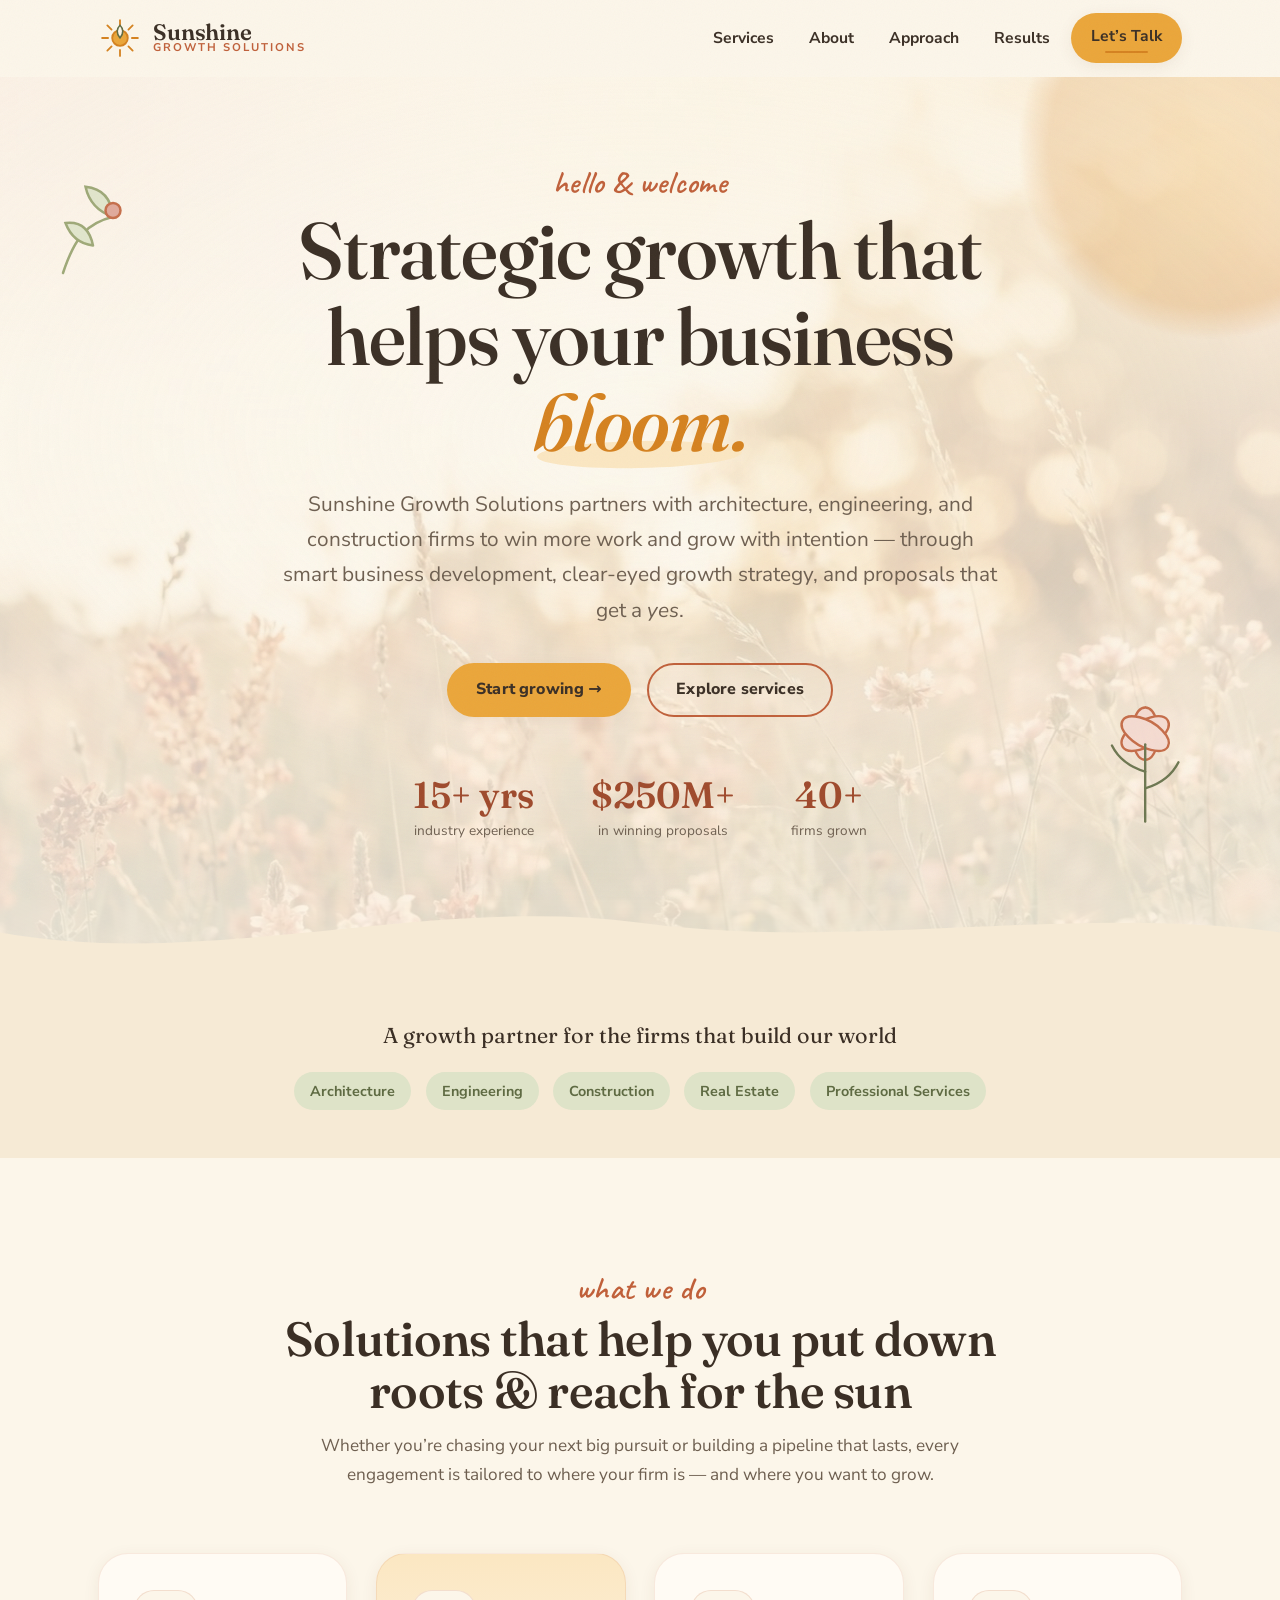
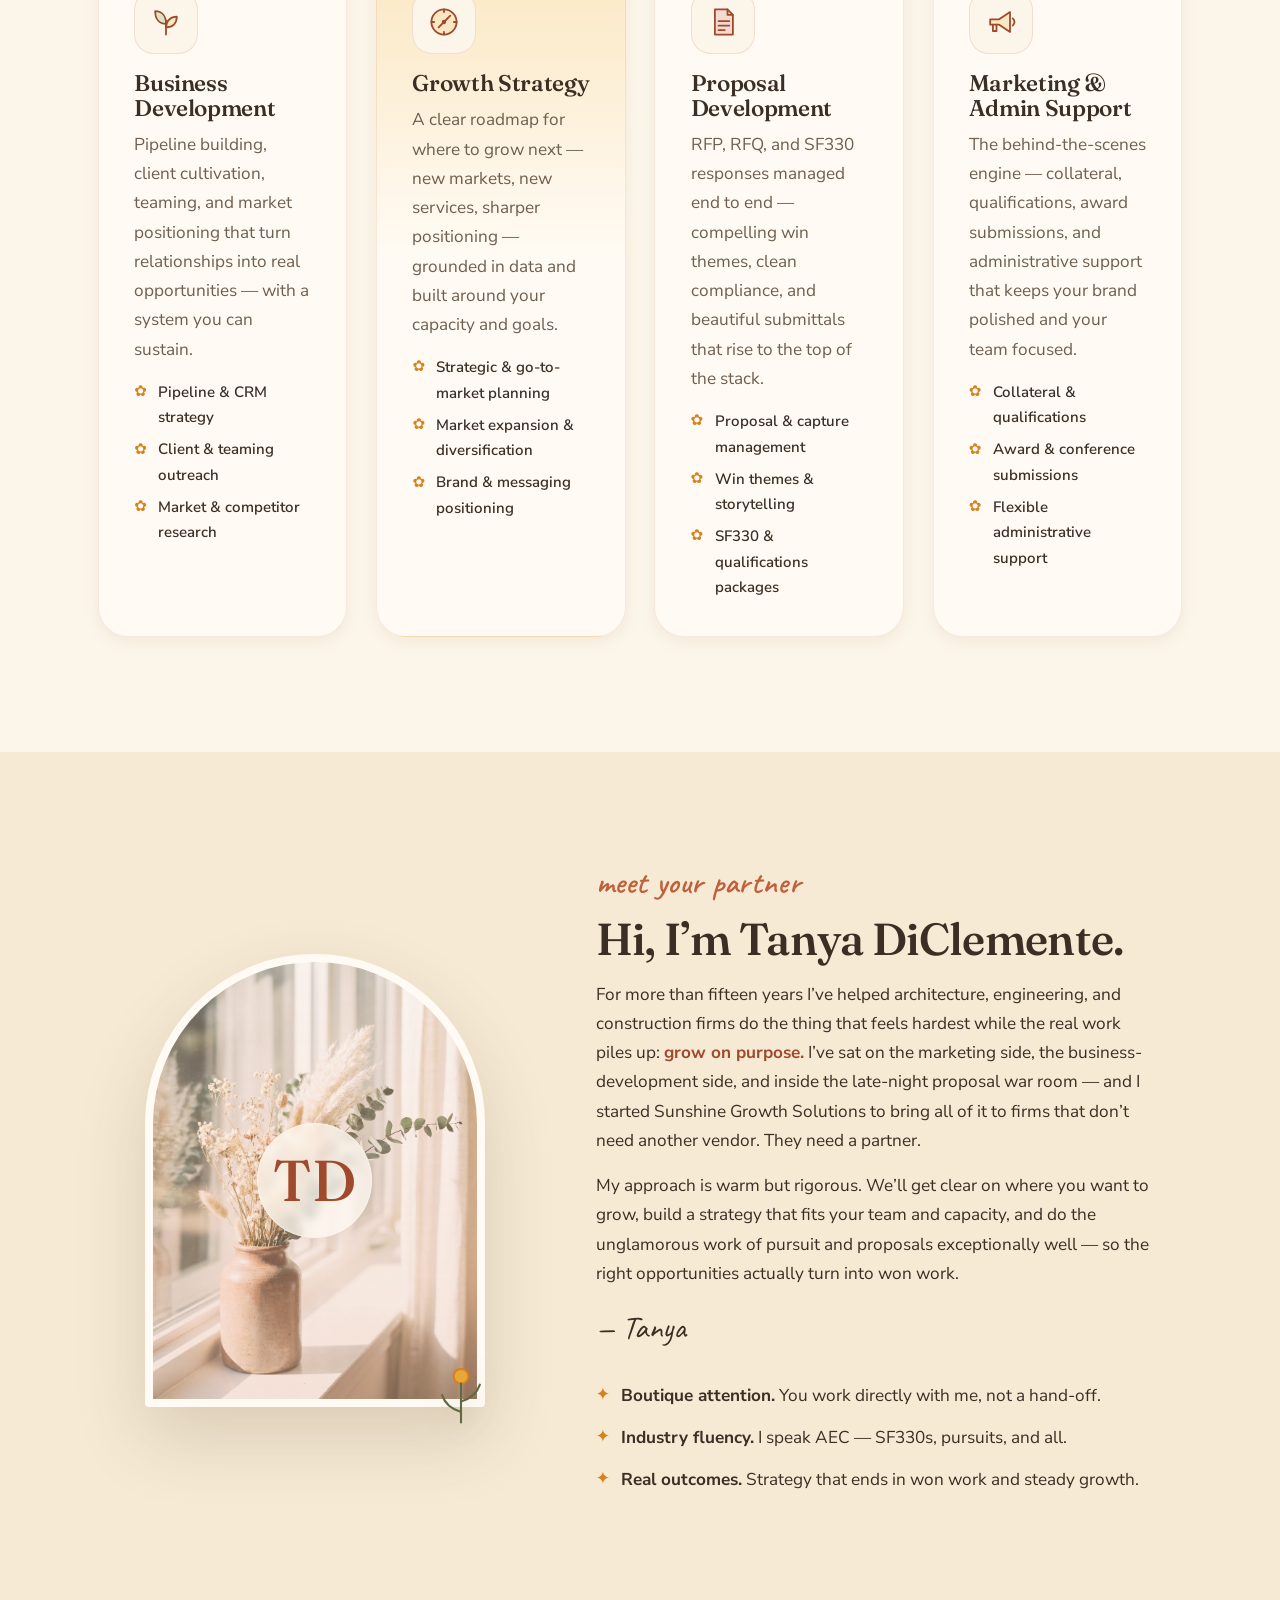
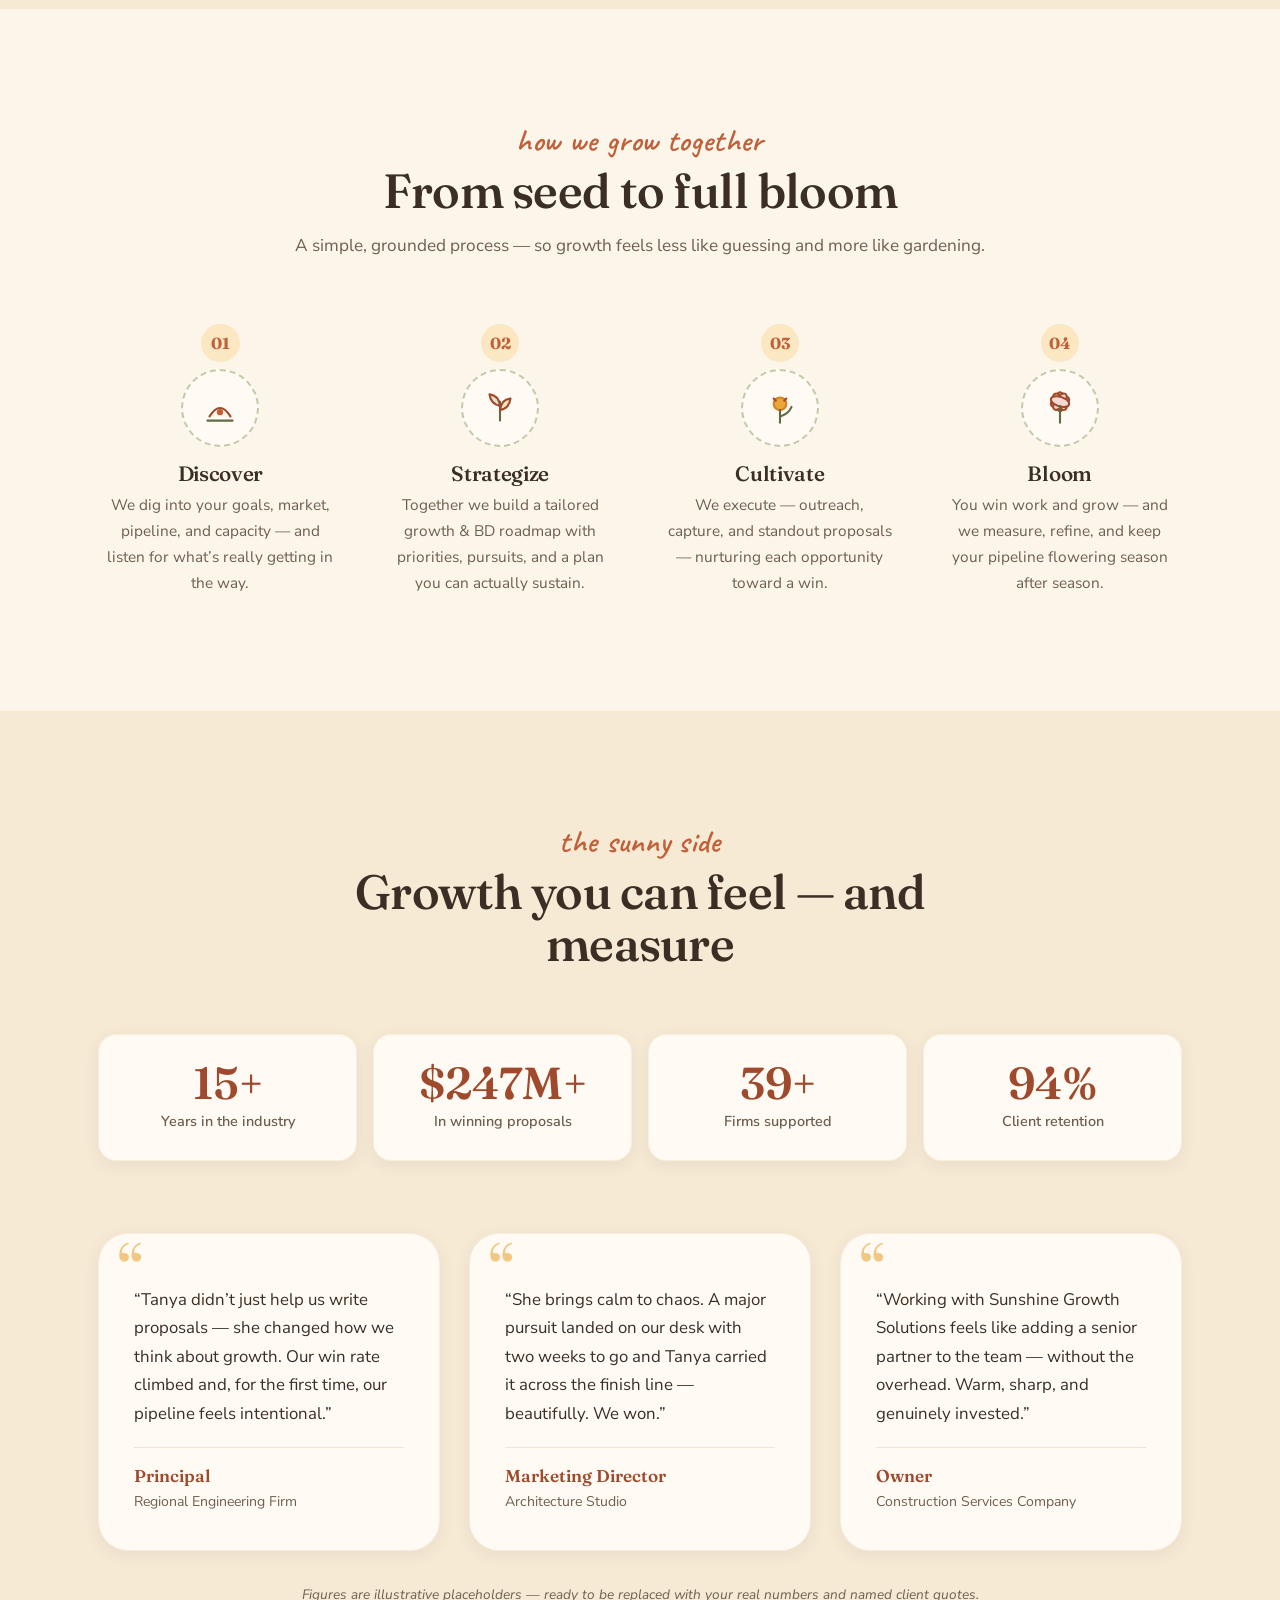
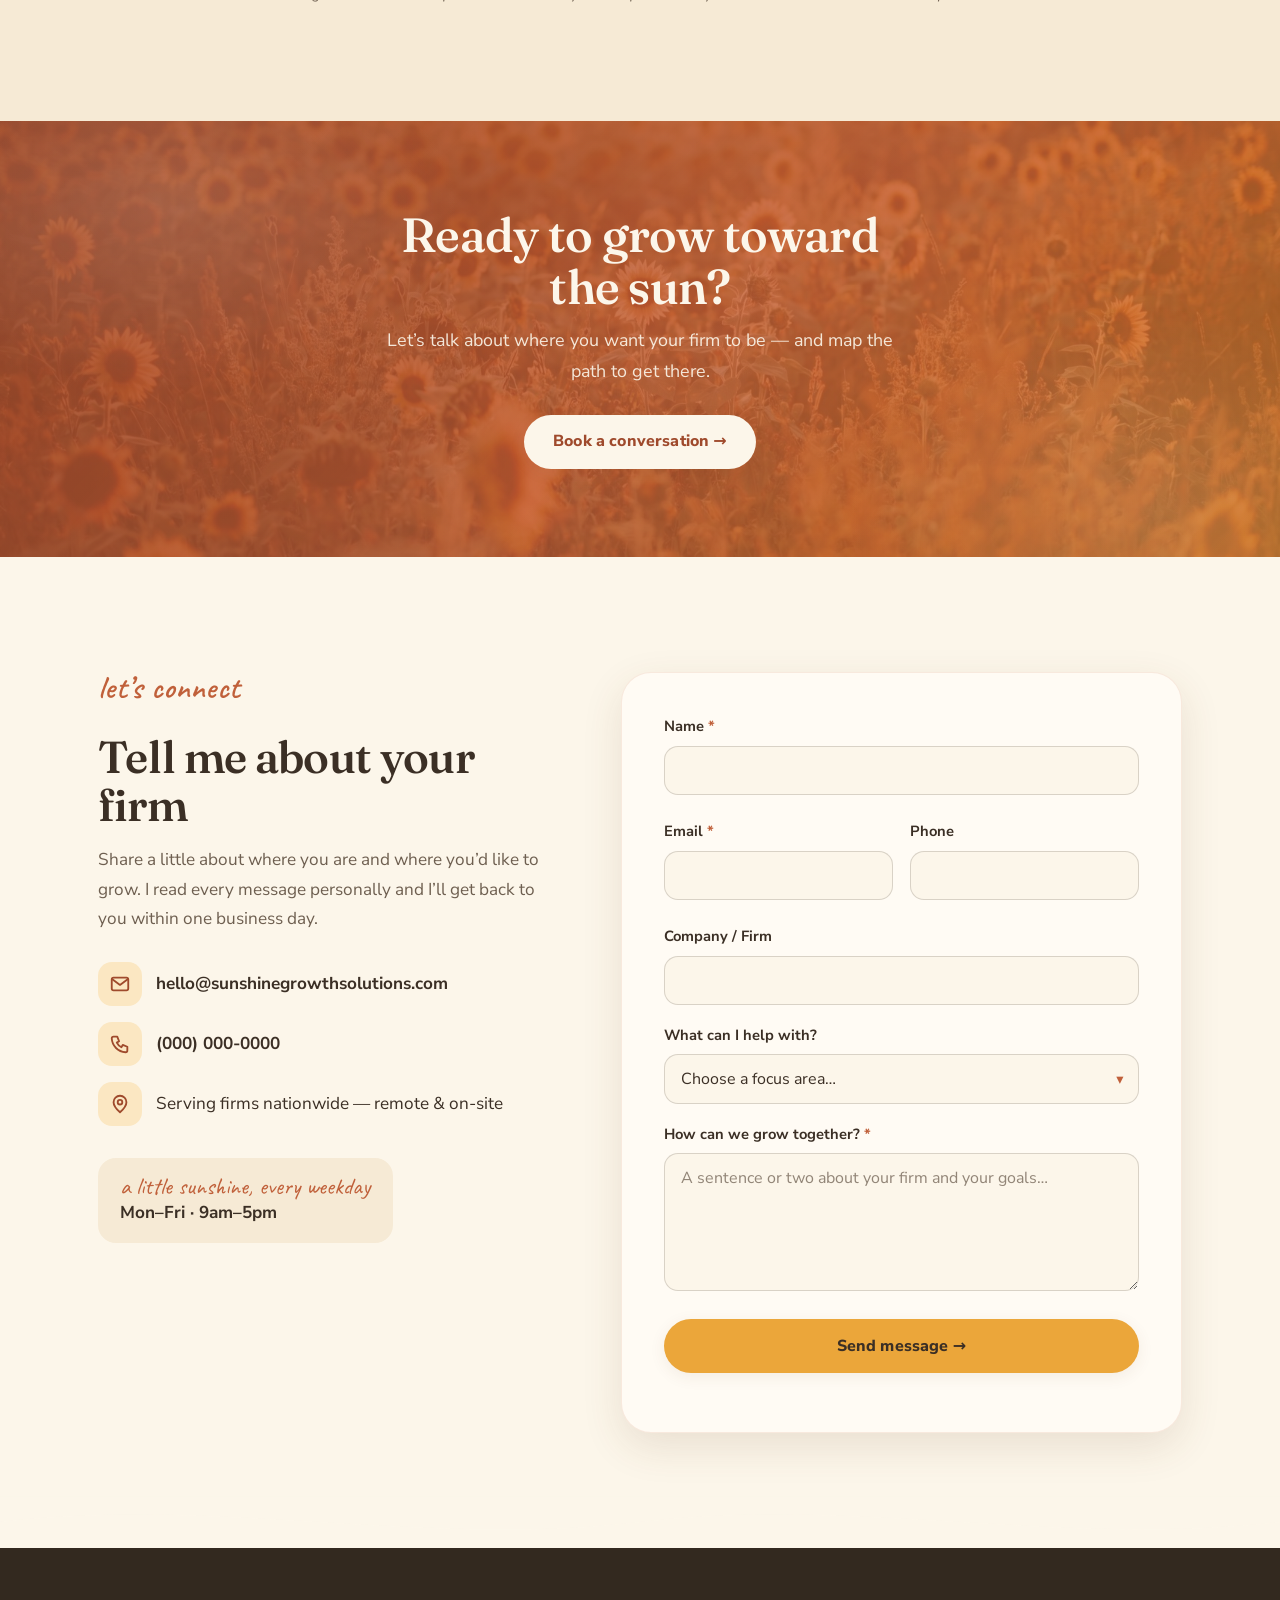
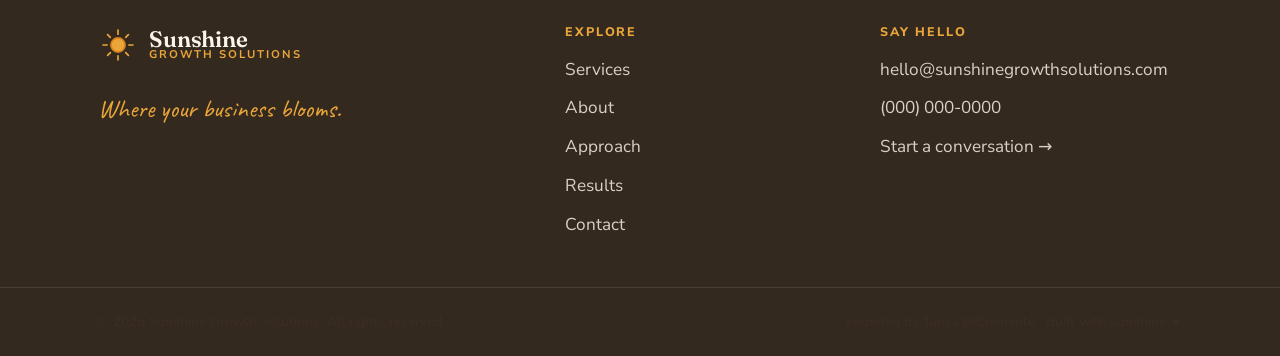
==== commit f12c3f12: "Fix founder name to Tanya; add Higgsfield photography and ambient motion Co-Authored-By: Claude Opus" ====
--- a/index.html
+++ b/index.html
@@ -6,8 +6,8 @@
   <meta name="theme-color" content="#EBA63A" />
 
   <title>Sunshine Growth Solutions — Business Development, Growth Strategy &amp; Proposals</title>
-  <meta name="description" content="Sunshine Growth Solutions helps architecture, engineering, and construction firms grow with intention — through business development, growth strategy, and winning proposals. Founded by Tonya DiClemente." />
-  <meta name="author" content="Tonya DiClemente" />
+  <meta name="description" content="Sunshine Growth Solutions helps architecture, engineering, and construction firms grow with intention — through business development, growth strategy, and winning proposals. Founded by Tanya DiClemente." />
+  <meta name="author" content="Tanya DiClemente" />
   <link rel="canonical" href="https://sunshinegrowthsolutions.com/" />
 
   <!-- Open Graph -->
@@ -44,7 +44,7 @@
     "@type": "ProfessionalService",
     "name": "Sunshine Growth Solutions",
     "description": "Business development, growth strategy, and proposal solutions for architecture, engineering, and construction firms.",
-    "founder": { "@type": "Person", "name": "Tonya DiClemente" },
+    "founder": { "@type": "Person", "name": "Tanya DiClemente" },
     "url": "https://sunshinegrowthsolutions.com/",
     "email": "hello@sunshinegrowthsolutions.com",
     "telephone": "+1-000-000-0000",
@@ -106,6 +106,7 @@
 
     <!-- ============ HERO ============ -->
     <section class="hero" aria-labelledby="hero-title">
+      <div class="hero-photo" aria-hidden="true"></div>
       <div class="hero-decor" aria-hidden="true">
         <div class="hero-sun"></div>
         <svg class="floral floral-tl" viewBox="0 0 120 120" fill="none" stroke="var(--sage)" stroke-width="2" stroke-linecap="round">
@@ -149,6 +150,11 @@
         </ul>
       </div>
 
+      <div class="petals" aria-hidden="true">
+        <span class="petal"></span><span class="petal"></span><span class="petal"></span>
+        <span class="petal"></span><span class="petal"></span><span class="petal"></span>
+      </div>
+
       <div class="wave-divider" aria-hidden="true">
         <svg viewBox="0 0 1440 80" preserveAspectRatio="none"><path d="M0,40 C240,80 480,0 720,30 C960,60 1200,10 1440,40 L1440,80 L0,80 Z" fill="var(--cream-deep)"/></svg>
       </div>
@@ -271,7 +277,7 @@
       <div class="container about-inner">
         <div class="about-portrait">
           <div class="arch">
-            <div class="arch-photo" role="img" aria-label="Portrait of Tonya DiClemente, founder of Sunshine Growth Solutions">
+            <div class="arch-photo" role="img" aria-label="Portrait of Tanya DiClemente, founder of Sunshine Growth Solutions">
               <span class="portrait-initials" aria-hidden="true">TD</span>
             </div>
             <svg class="arch-floral" viewBox="0 0 80 80" fill="none" stroke="var(--terracotta)" stroke-width="2" stroke-linecap="round" aria-hidden="true">
@@ -285,7 +291,7 @@
 
         <div class="about-copy">
           <p class="eyebrow script">meet your partner</p>
-          <h2 id="about-title">Hi, I&rsquo;m Tonya DiClemente.</h2>
+          <h2 id="about-title">Hi, I&rsquo;m Tanya DiClemente.</h2>
           <p>
             For more than fifteen years I&rsquo;ve helped architecture, engineering, and
             construction firms do the thing that feels hardest while the real work piles up:
@@ -300,7 +306,7 @@
             pursuit and proposals exceptionally well &mdash; so the right opportunities actually
             turn into won work.
           </p>
-          <p class="signature script">&mdash; Tonya</p>
+          <p class="signature script">&mdash; Tanya</p>
 
           <ul class="value-row">
             <li>
@@ -405,7 +411,7 @@
         <div class="testimonials">
           <figure class="quote">
             <blockquote>
-              &ldquo;Tonya didn&rsquo;t just help us write proposals &mdash; she changed how we
+              &ldquo;Tanya didn&rsquo;t just help us write proposals &mdash; she changed how we
               think about growth. Our win rate climbed and, for the first time, our pipeline
               feels intentional.&rdquo;
             </blockquote>
@@ -414,7 +420,7 @@
           <figure class="quote">
             <blockquote>
               &ldquo;She brings calm to chaos. A major pursuit landed on our desk with two weeks
-              to go and Tonya carried it across the finish line &mdash; beautifully. We won.&rdquo;
+              to go and Tanya carried it across the finish line &mdash; beautifully. We won.&rdquo;
             </blockquote>
             <figcaption><span class="quote-name">Marketing Director</span><span class="quote-firm">Architecture Studio</span></figcaption>
           </figure>
@@ -432,6 +438,7 @@
 
     <!-- ============ CTA BAND ============ -->
     <section class="cta-band" aria-labelledby="cta-title">
+      <div class="cta-photo" aria-hidden="true"></div>
       <div class="cta-decor" aria-hidden="true"></div>
       <div class="container cta-inner">
         <h2 id="cta-title">Ready to grow toward the sun?</h2>
@@ -448,7 +455,7 @@
           <h2 id="contact-title">Tell me about your firm</h2>
           <p>
             Share a little about where you are and where you&rsquo;d like to grow. I read every
-            message personally and&rsquo;ll get back to you within one business day.
+            message personally and I&rsquo;ll get back to you within one business day.
           </p>
 
           <ul class="contact-details">
@@ -595,7 +602,7 @@
     <div class="footer-base">
       <div class="container footer-base-inner">
         <p>&copy; <span data-year>2026</span> Sunshine Growth Solutions. All rights reserved.</p>
-        <p>Founded by Tonya DiClemente &middot; Built with sunshine &#9728;</p>
+        <p>Founded by Tanya DiClemente &middot; Built with sunshine &#9728;</p>
       </div>
     </div>
   </footer>
--- a/css/styles.css
+++ b/css/styles.css
@@ -464,8 +464,8 @@
   aspect-ratio: 3 / 4;
   border-radius: 999px 999px 24px 24px;
   background:
-    radial-gradient(120% 60% at 50% 12%, var(--sun-soft), transparent 60%),
-    linear-gradient(160deg, var(--blush-soft), var(--terracotta-soft));
+    linear-gradient(180deg, color-mix(in srgb, var(--blush-soft) 26%, transparent) 0%, color-mix(in srgb, var(--terracotta-soft) 44%, transparent) 100%),
+    url("../assets/arch-bg.jpg") center 30% / cover no-repeat;
   border: 8px solid var(--cream-card);
   box-shadow: var(--shadow-lg);
   display: grid; place-items: center;
@@ -474,10 +474,19 @@
 }
 .portrait-initials {
   font-family: var(--font-display);
-  font-size: clamp(3.5rem, 10vw, 5.5rem);
+  font-size: clamp(2.4rem, 7vw, 3.6rem);
   font-weight: 500;
-  color: color-mix(in srgb, var(--terracotta-deep) 70%, transparent);
+  color: var(--terracotta-deep);
   letter-spacing: 0.02em;
+  width: 2em;
+  height: 2em;
+  display: grid;
+  place-items: center;
+  border-radius: 50%;
+  background: color-mix(in srgb, var(--cream-card) 74%, transparent);
+  -webkit-backdrop-filter: blur(4px);
+  backdrop-filter: blur(4px);
+  box-shadow: var(--shadow-sm), inset 0 0 0 1px color-mix(in srgb, var(--cream) 60%, transparent);
 }
 .arch-floral {
   position: absolute; width: 84px; bottom: -26px; right: -18px;
@@ -730,6 +739,86 @@
 [data-reveal][data-delay="1"] { transition-delay: 0.08s; }
 [data-reveal][data-delay="2"] { transition-delay: 0.16s; }
 [data-reveal][data-delay="3"] { transition-delay: 0.24s; }
+
+/* ---------- Photographic layers + ambient motion ---------- */
+
+/* Hero — sunlit meadow photo with a slow Ken Burns drift */
+.hero-photo { position: absolute; inset: 0; z-index: 0; overflow: hidden; }
+.hero-photo::before {
+  content: "";
+  position: absolute; inset: -7%;
+  background: url("../assets/hero-bg.jpg") center 50% / cover no-repeat;
+  opacity: 0.5;
+  animation: heroKen 30s ease-in-out infinite alternate;
+  will-change: transform;
+}
+.hero-photo::after {
+  content: "";
+  position: absolute; inset: 0;
+  background: radial-gradient(125% 100% at 50% 40%,
+    color-mix(in srgb, var(--cream) 26%, transparent) 0%,
+    color-mix(in srgb, var(--cream) 60%, transparent) 56%,
+    var(--cream) 100%);
+}
+@keyframes heroKen {
+  from { transform: scale(1.05) translate3d(0, 0, 0); }
+  to   { transform: scale(1.14) translate3d(-1.8%, -1.6%, 0); }
+}
+
+/* Hero — drifting petals */
+.petals { position: absolute; inset: 0; z-index: 1; pointer-events: none; overflow: hidden; }
+.petal {
+  position: absolute; top: -6%;
+  width: 15px; height: 15px;
+  background: color-mix(in srgb, var(--blush) 85%, transparent);
+  border-radius: 80% 0 80% 0;
+  opacity: 0;
+  animation: petalDrift linear infinite;
+  will-change: transform, opacity;
+}
+.petal:nth-child(1) { left: 9%;  animation-duration: 17s; animation-delay: 0s;  background: color-mix(in srgb, var(--sun) 78%, transparent); }
+.petal:nth-child(2) { left: 25%; animation-duration: 22s; animation-delay: 5s;  width: 12px; height: 12px; }
+.petal:nth-child(3) { left: 46%; animation-duration: 19s; animation-delay: 9s;  background: color-mix(in srgb, var(--terracotta-soft) 92%, transparent); }
+.petal:nth-child(4) { left: 64%; animation-duration: 25s; animation-delay: 2s;  width: 17px; height: 17px; }
+.petal:nth-child(5) { left: 80%; animation-duration: 18s; animation-delay: 12s; background: color-mix(in srgb, var(--sun-soft) 96%, transparent); }
+.petal:nth-child(6) { left: 92%; animation-duration: 21s; animation-delay: 7s;  width: 12px; height: 12px; }
+@keyframes petalDrift {
+  0%   { transform: translateY(-10%) translateX(0) rotate(0deg); opacity: 0; }
+  12%  { opacity: 0.8; }
+  86%  { opacity: 0.65; }
+  100% { transform: translateY(900px) translateX(48px) rotate(300deg); opacity: 0; }
+}
+
+/* Hero — breathing sun + floating florals */
+@keyframes sunBreathe { 0%, 100% { transform: scale(1); opacity: 0.2; } 50% { transform: scale(1.07); opacity: 0.3; } }
+.hero-sun { animation: sunBreathe 10s ease-in-out infinite; }
+@keyframes floatSoft { 0%, 100% { transform: translateY(0) rotate(0deg); } 50% { transform: translateY(-16px) rotate(2.5deg); } }
+.floral-tl { animation: floatSoft 8s ease-in-out infinite; }
+.floral-br { animation: floatSoft 11s ease-in-out infinite reverse; }
+.arch-floral { animation: floatSoft 9s ease-in-out infinite; }
+
+/* CTA band — golden field photo behind the warm gradient */
+.cta-photo { position: absolute; inset: 0; z-index: 0; overflow: hidden; }
+.cta-photo::before {
+  content: "";
+  position: absolute; inset: -6%;
+  background: url("../assets/cta-bg.jpg") center / cover no-repeat;
+  opacity: 0.42;
+  animation: ctaDrift 34s ease-in-out infinite alternate;
+  will-change: transform;
+}
+.cta-photo::after {
+  content: "";
+  position: absolute; inset: 0;
+  background: linear-gradient(135deg,
+    color-mix(in srgb, var(--terracotta-deep) 74%, transparent) 0%,
+    color-mix(in srgb, var(--terracotta) 42%, transparent) 55%,
+    color-mix(in srgb, var(--sun-deep) 52%, transparent) 120%);
+}
+@keyframes ctaDrift {
+  from { transform: scale(1.05) translate3d(0, 0, 0); }
+  to   { transform: scale(1.12) translate3d(2%, -1.5%, 0); }
+}
 
 /* ---------- Responsive ---------- */
 @media (max-width: 880px) {
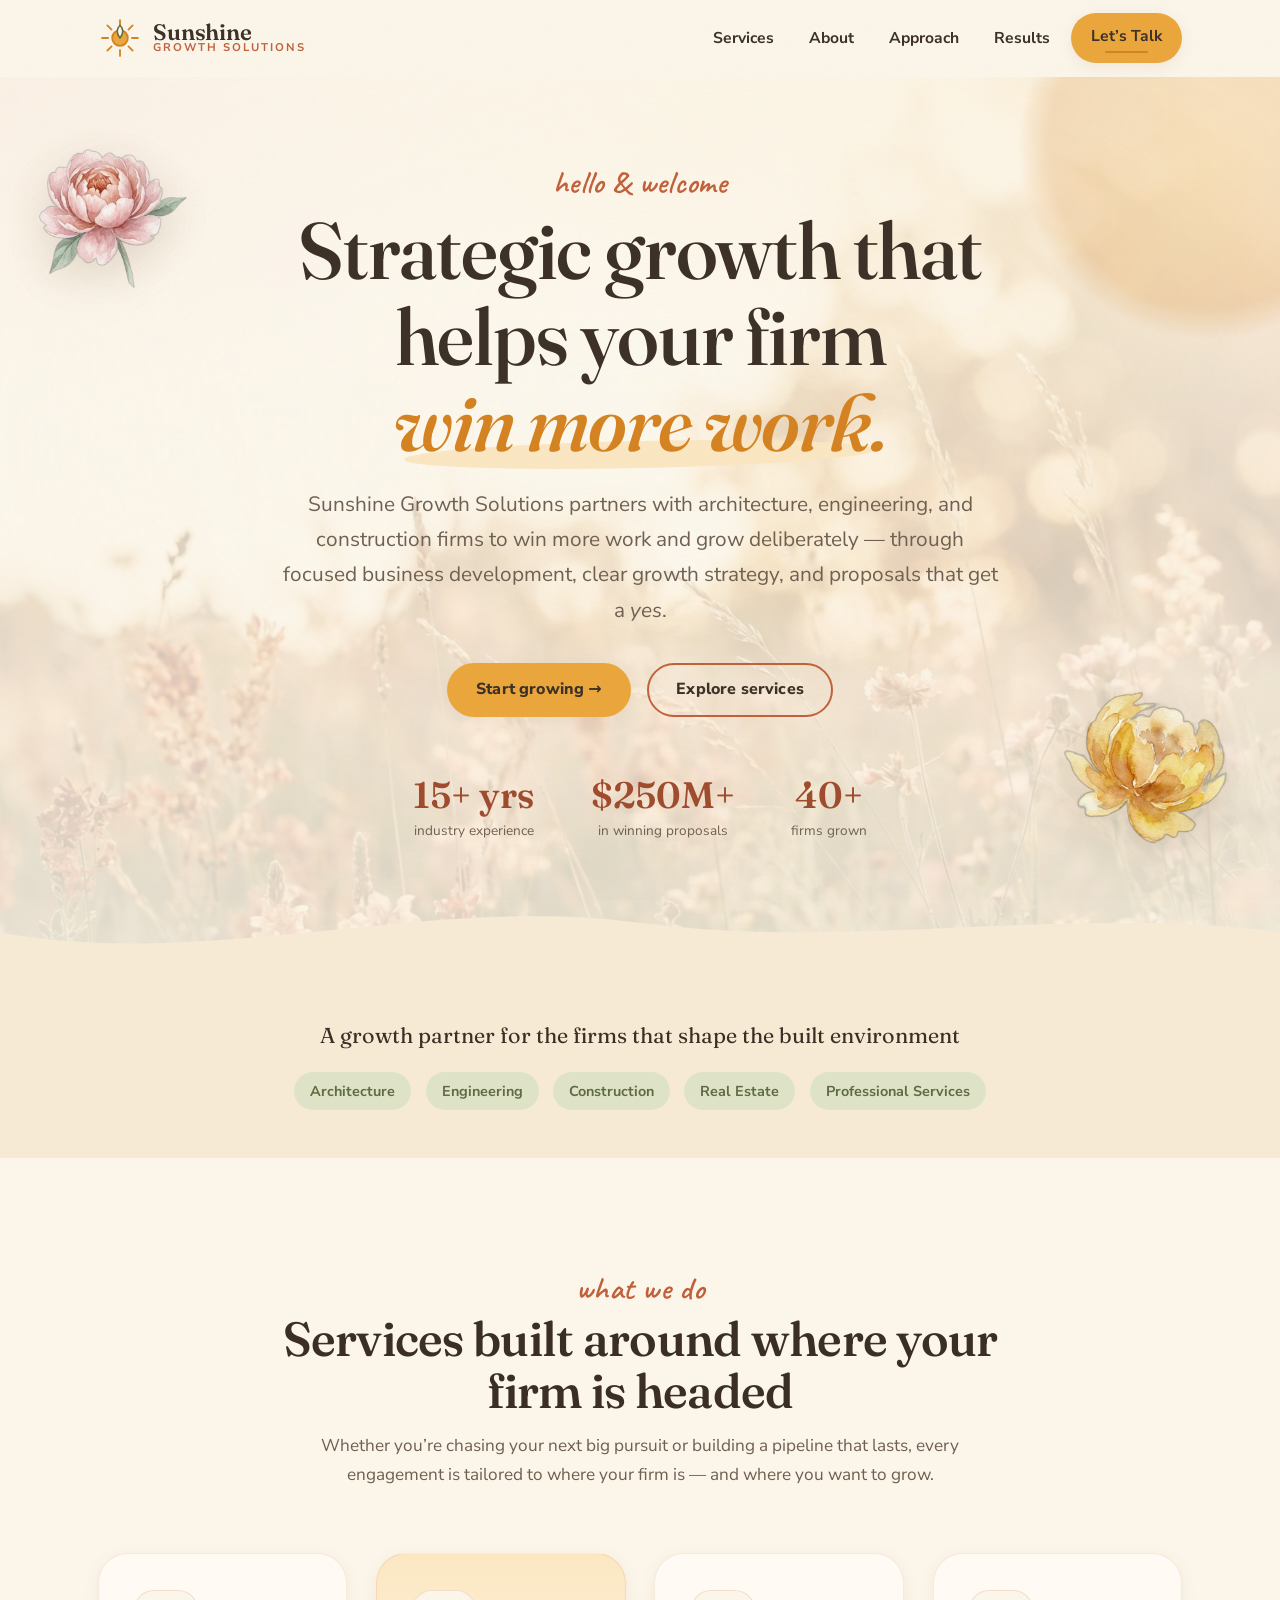
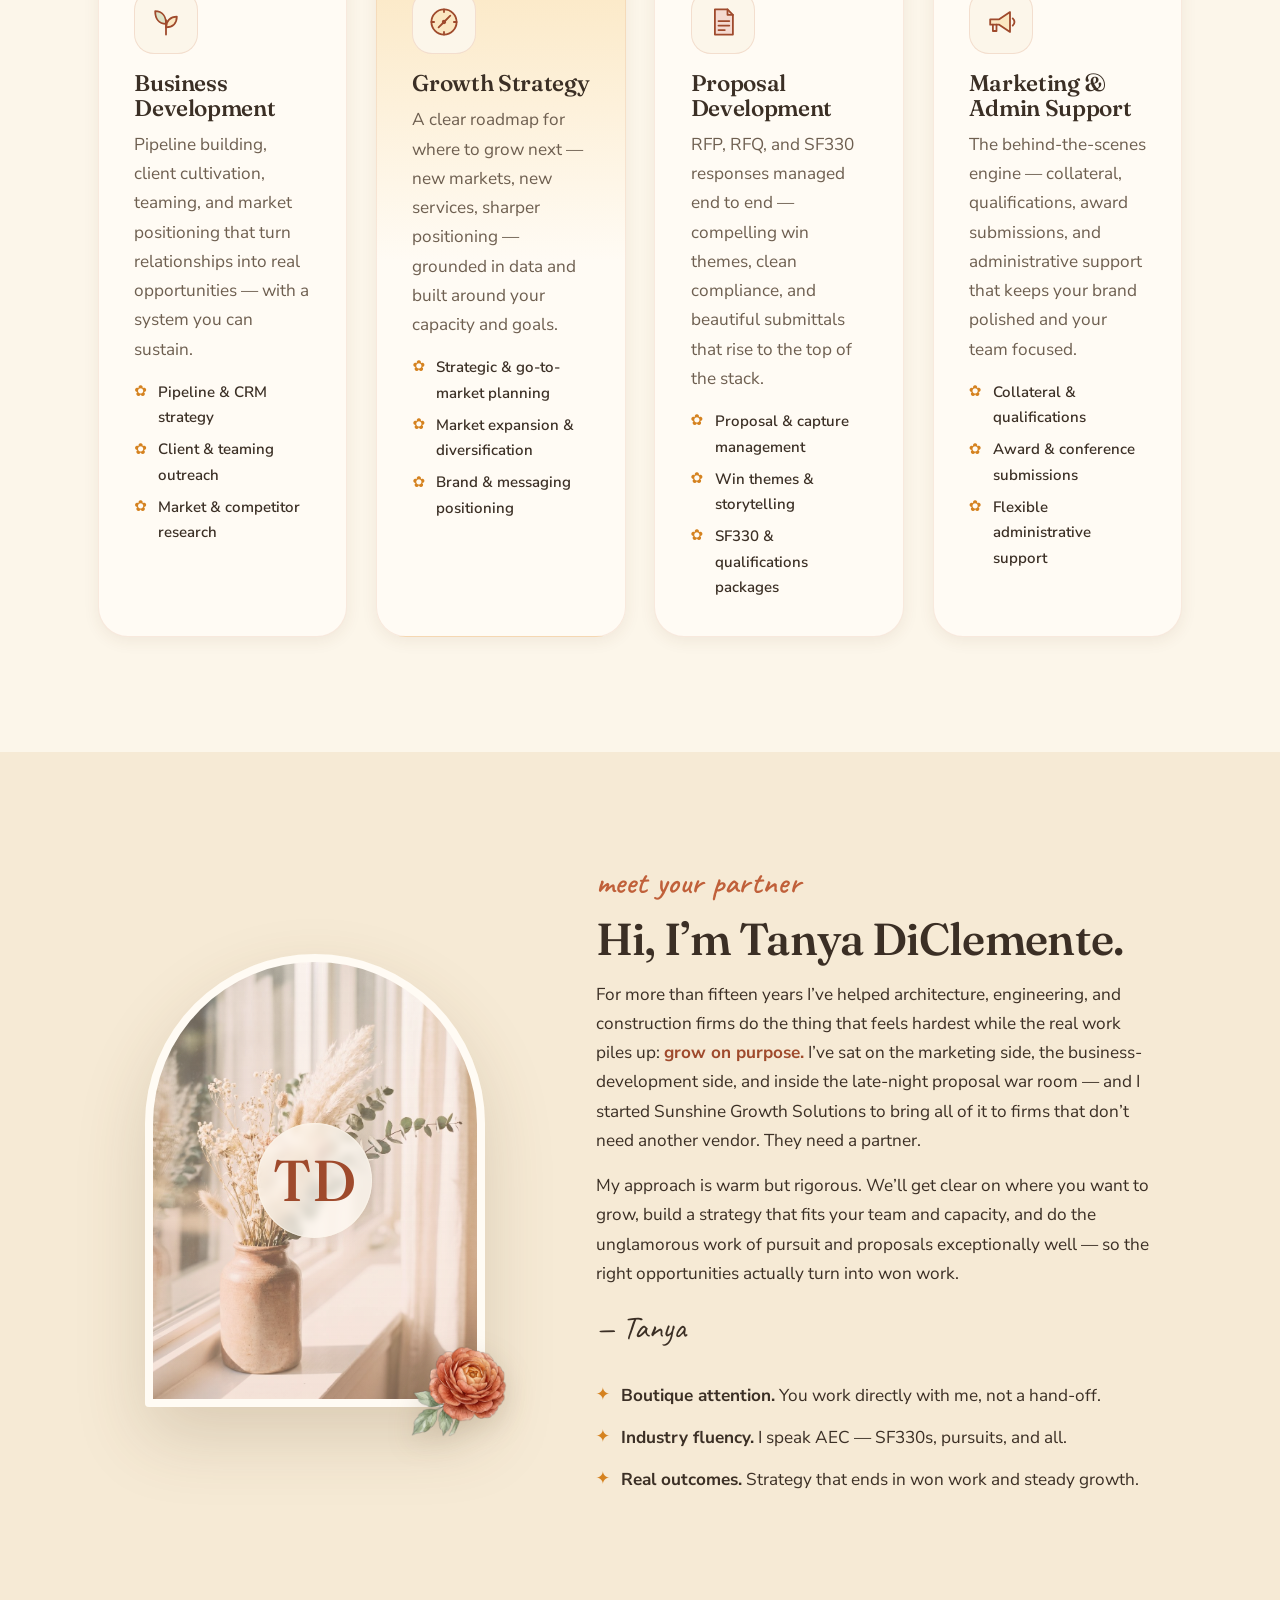
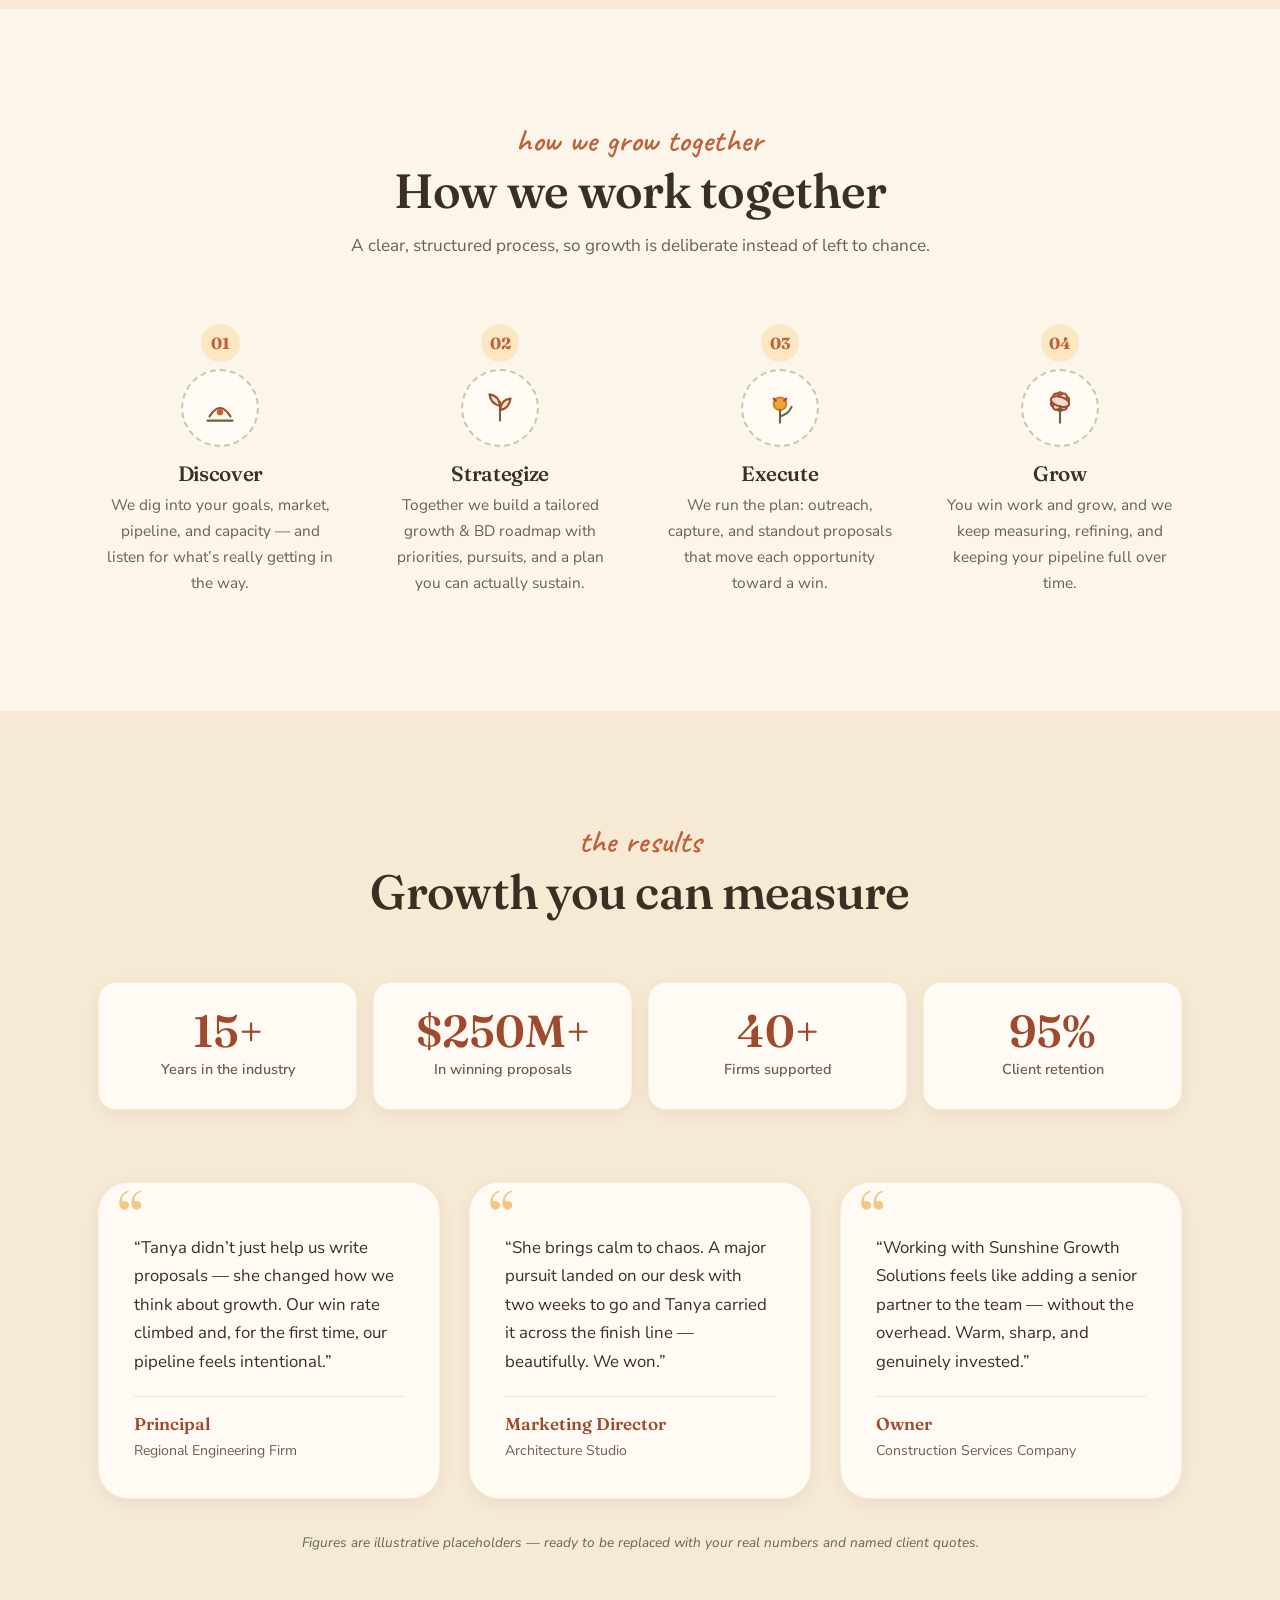
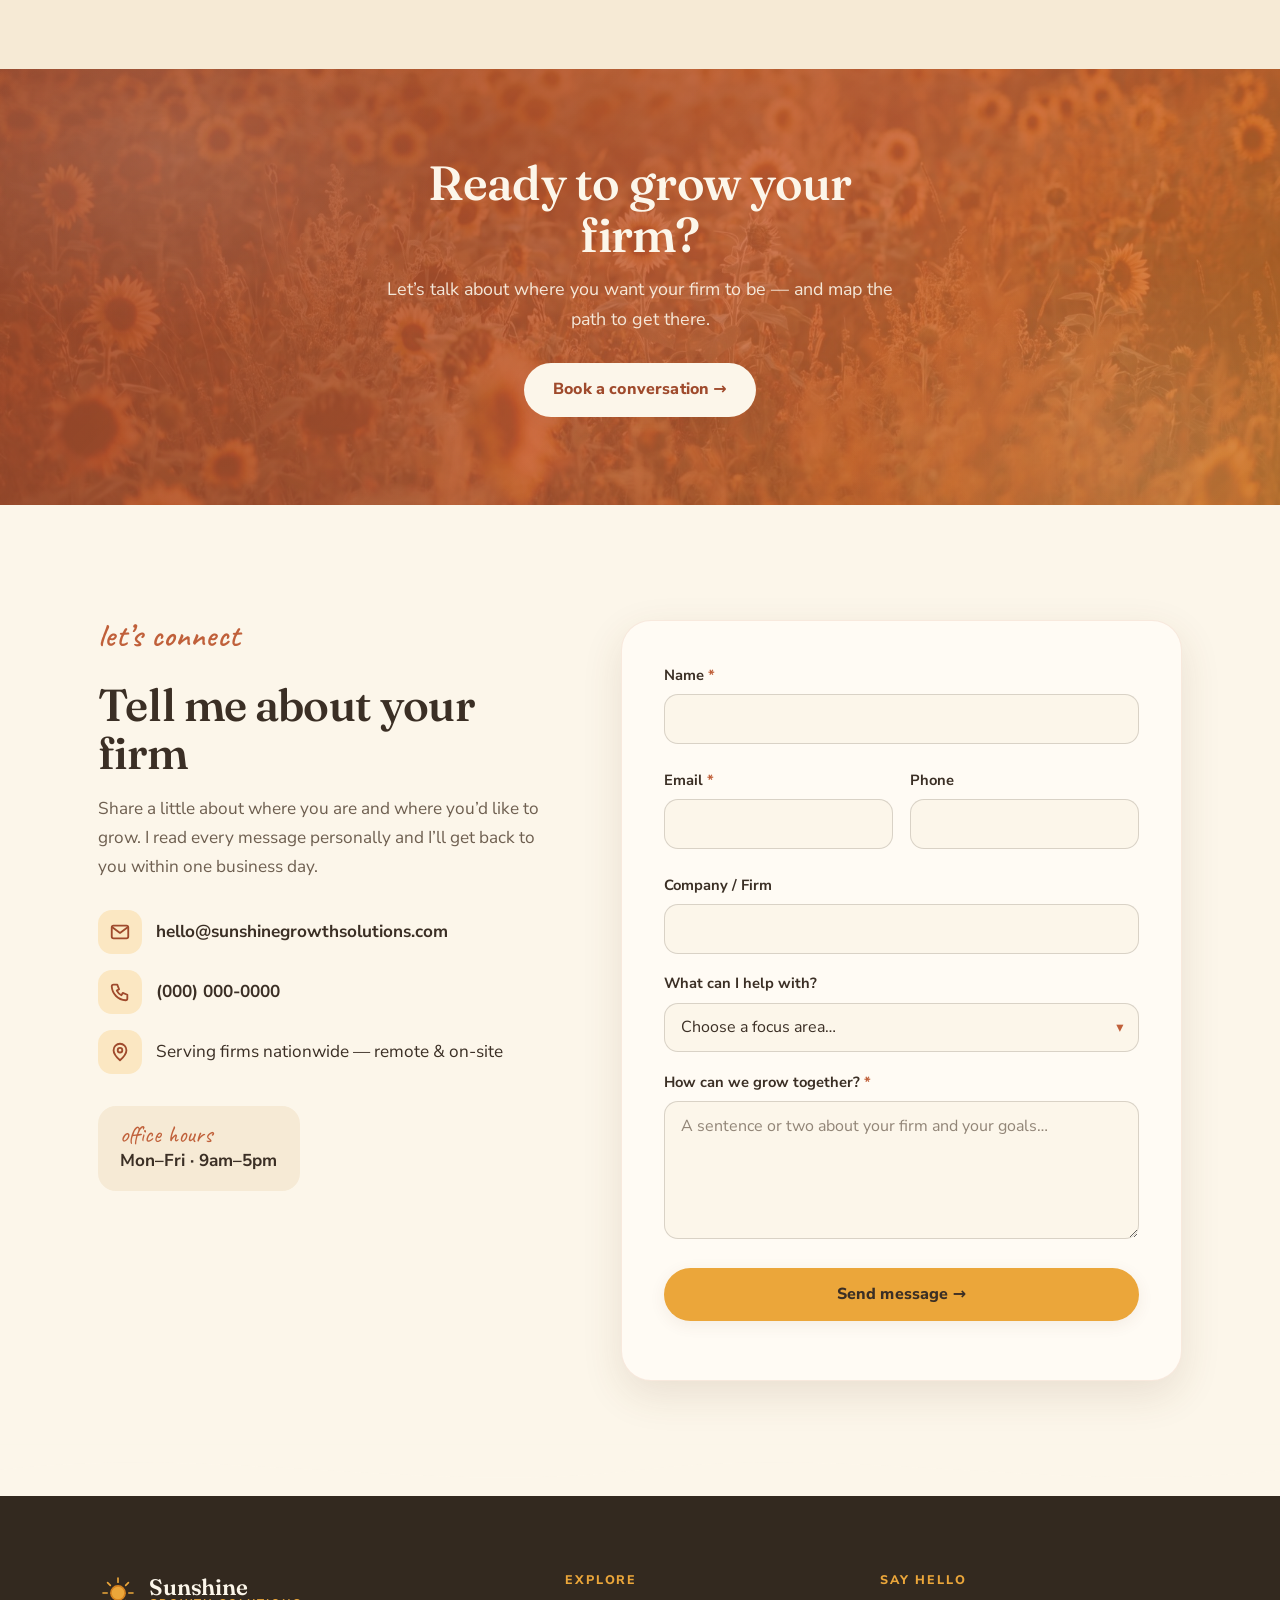
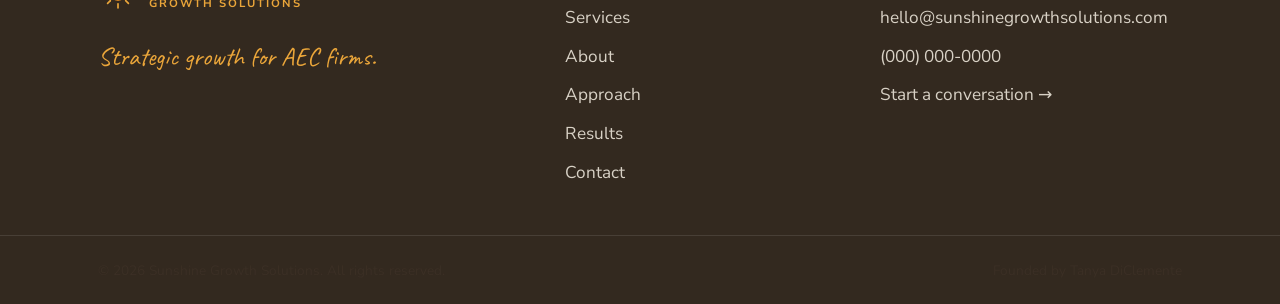
==== commit b10b2337: "Rewrite copy to plain professional language; replace floral SVGs with watercolor blooms Co-Authored-" ====
--- a/index.html
+++ b/index.html
@@ -12,8 +12,8 @@
 
   <!-- Open Graph -->
   <meta property="og:type" content="website" />
-  <meta property="og:title" content="Sunshine Growth Solutions — Where Your Business Blooms" />
-  <meta property="og:description" content="Strategic business development, growth strategy, and winning proposals for firms ready to grow toward the sun." />
+  <meta property="og:title" content="Sunshine Growth Solutions — Business Development &amp; Growth Strategy" />
+  <meta property="og:description" content="Strategic business development, growth strategy, and winning proposals for architecture, engineering, and construction firms." />
   <meta property="og:url" content="https://sunshinegrowthsolutions.com/" />
   <meta property="og:image" content="assets/og-image.png" />
   <meta property="og:image:width" content="1200" />
@@ -22,8 +22,8 @@
 
   <!-- Twitter -->
   <meta name="twitter:card" content="summary_large_image" />
-  <meta name="twitter:title" content="Sunshine Growth Solutions — Where Your Business Blooms" />
-  <meta name="twitter:description" content="Strategic business development, growth strategy, and winning proposals for firms ready to grow toward the sun." />
+  <meta name="twitter:title" content="Sunshine Growth Solutions — Business Development &amp; Growth Strategy" />
+  <meta name="twitter:description" content="Strategic business development, growth strategy, and winning proposals for architecture, engineering, and construction firms." />
   <meta name="twitter:image" content="assets/og-image.png" />
 
   <!-- Favicon -->
@@ -51,7 +51,7 @@
     "areaServed": "United States",
     "knowsAbout": ["Business Development", "Growth Strategy", "Proposal Development", "Marketing", "Capture Management"],
     "serviceType": ["Business Development", "Growth Strategy", "Proposal Development", "Marketing & Administrative Support"],
-    "slogan": "Where your business blooms."
+    "slogan": "Strategic growth for architecture, engineering, and construction firms."
   }
   </script>
 </head>
@@ -109,34 +109,19 @@
       <div class="hero-photo" aria-hidden="true"></div>
       <div class="hero-decor" aria-hidden="true">
         <div class="hero-sun"></div>
-        <svg class="floral floral-tl" viewBox="0 0 120 120" fill="none" stroke="var(--sage)" stroke-width="2" stroke-linecap="round">
-          <path d="M20 100 C 30 70, 40 60, 60 55" />
-          <path d="M60 55 q -18 -6 -22 -24 q 20 2 22 24" fill="var(--sage-soft)" />
-          <path d="M44 78 q -16 -2 -22 -18 q 18 -2 22 18" fill="var(--sage-soft)" />
-          <circle cx="60" cy="50" r="6" fill="var(--blush)" stroke="var(--terracotta)" />
-        </svg>
-        <svg class="floral floral-br" viewBox="0 0 140 140" fill="none" stroke="var(--terracotta)" stroke-width="2" stroke-linecap="round">
-          <g>
-            <circle cx="70" cy="46" r="9" fill="var(--sun)" stroke="var(--sun-deep)" />
-            <path d="M70 46 m 0 -22 a 11 22 0 1 0 0.1 0" fill="var(--blush-soft)" />
-            <path d="M70 46 m 0 -22 a 11 22 0 1 1 -0.1 0" fill="var(--blush-soft)" transform="rotate(60 70 46)" />
-            <path d="M70 46 m 0 -22 a 11 22 0 1 1 -0.1 0" fill="var(--blush-soft)" transform="rotate(120 70 46)" />
-            <line x1="70" y1="55" x2="70" y2="120" stroke="var(--sage-deep)" />
-            <path d="M70 92 q 20 -6 28 -22" stroke="var(--sage-deep)" />
-            <path d="M70 78 q -20 -6 -28 -22" stroke="var(--sage-deep)" />
-          </g>
-        </svg>
+        <img class="floral floral-tl" src="assets/flower-blush.webp" alt="" />
+        <img class="floral floral-br" src="assets/flower-gold.webp" alt="" />
       </div>
 
       <div class="container hero-inner">
         <p class="eyebrow script">hello &amp; welcome</p>
         <h1 id="hero-title">
-          Strategic growth that helps your business <span class="ink-accent">bloom.</span>
+          Strategic growth that helps your firm <span class="ink-accent">win more work.</span>
         </h1>
         <p class="hero-lead">
           Sunshine Growth Solutions partners with architecture, engineering, and construction firms
-          to win more work and grow with intention &mdash; through smart business development,
-          clear-eyed growth strategy, and proposals that get a <em>yes</em>.
+          to win more work and grow deliberately &mdash; through focused business development,
+          clear growth strategy, and proposals that get a <em>yes</em>.
         </p>
         <div class="hero-actions">
           <a class="btn btn-primary" href="#contact">Start growing &rarr;</a>
@@ -163,7 +148,7 @@
     <!-- ============ INTRO / TRUSTED ============ -->
     <section class="strip" aria-label="Who we serve">
       <div class="container strip-inner">
-        <p class="strip-kicker">A growth partner for the firms that build our world</p>
+        <p class="strip-kicker">A growth partner for the firms that shape the built environment</p>
         <ul class="strip-tags">
           <li>Architecture</li>
           <li>Engineering</li>
@@ -179,7 +164,7 @@
       <div class="container">
         <header class="section-head">
           <p class="eyebrow script">what we do</p>
-          <h2 id="services-title">Solutions that help you put down roots &amp; reach for the sun</h2>
+          <h2 id="services-title">Services built around where your firm is headed</h2>
           <p class="section-lead">
             Whether you&rsquo;re chasing your next big pursuit or building a pipeline that lasts,
             every engagement is tailored to where your firm is &mdash; and where you want to grow.
@@ -280,12 +265,7 @@
             <div class="arch-photo" role="img" aria-label="Portrait of Tanya DiClemente, founder of Sunshine Growth Solutions">
               <span class="portrait-initials" aria-hidden="true">TD</span>
             </div>
-            <svg class="arch-floral" viewBox="0 0 80 80" fill="none" stroke="var(--terracotta)" stroke-width="2" stroke-linecap="round" aria-hidden="true">
-              <circle cx="40" cy="26" r="7" fill="var(--sun)" stroke="var(--sun-deep)" />
-              <path d="M40 33 V70" stroke="var(--sage-deep)" />
-              <path d="M40 50 q14 -4 18 -16" stroke="var(--sage-deep)" />
-              <path d="M40 60 q-14 -4 -18 -16" stroke="var(--sage-deep)" />
-            </svg>
+            <img class="arch-floral" src="assets/flower-terra.webp" alt="" aria-hidden="true" />
           </div>
         </div>
 
@@ -331,8 +311,8 @@
       <div class="container">
         <header class="section-head">
           <p class="eyebrow script">how we grow together</p>
-          <h2 id="process-title">From seed to full bloom</h2>
-          <p class="section-lead">A simple, grounded process &mdash; so growth feels less like guessing and more like gardening.</p>
+          <h2 id="process-title">How we work together</h2>
+          <p class="section-lead">A clear, structured process, so growth is deliberate instead of left to chance.</p>
         </header>
 
         <ol class="steps">
@@ -370,8 +350,8 @@
                 <path d="M14 11 l2 2 M26 11 l-2 2" />
               </svg>
             </span>
-            <h3>Cultivate</h3>
-            <p>We execute &mdash; outreach, capture, and standout proposals &mdash; nurturing each opportunity toward a win.</p>
+            <h3>Execute</h3>
+            <p>We run the plan: outreach, capture, and standout proposals that move each opportunity toward a win.</p>
           </li>
           <li class="step">
             <span class="step-num">04</span>
@@ -386,8 +366,8 @@
                 <path d="M20 18 V34" stroke="var(--sage-deep)"/>
               </svg>
             </span>
-            <h3>Bloom</h3>
-            <p>You win work and grow &mdash; and we measure, refine, and keep your pipeline flowering season after season.</p>
+            <h3>Grow</h3>
+            <p>You win work and grow, and we keep measuring, refining, and keeping your pipeline full over time.</p>
           </li>
         </ol>
       </div>
@@ -397,8 +377,8 @@
     <section class="results section" id="results" aria-labelledby="results-title">
       <div class="container">
         <header class="section-head">
-          <p class="eyebrow script">the sunny side</p>
-          <h2 id="results-title">Growth you can feel &mdash; and measure</h2>
+          <p class="eyebrow script">the results</p>
+          <h2 id="results-title">Growth you can measure</h2>
         </header>
 
         <div class="stats">
@@ -441,7 +421,7 @@
       <div class="cta-photo" aria-hidden="true"></div>
       <div class="cta-decor" aria-hidden="true"></div>
       <div class="container cta-inner">
-        <h2 id="cta-title">Ready to grow toward the sun?</h2>
+        <h2 id="cta-title">Ready to grow your firm?</h2>
         <p>Let&rsquo;s talk about where you want your firm to be &mdash; and map the path to get there.</p>
         <a class="btn btn-primary btn-on-dark" href="#contact">Book a conversation &rarr;</a>
       </div>
@@ -480,7 +460,7 @@
           </ul>
 
           <div class="contact-hours">
-            <p class="script">a little sunshine, every weekday</p>
+            <p class="script">office hours</p>
             <p>Mon&ndash;Fri &middot; 9am&ndash;5pm</p>
           </div>
         </div>
@@ -575,7 +555,7 @@
             <span class="brand-sub">Growth Solutions</span>
           </span>
         </a>
-        <p class="footer-tagline script">Where your business blooms.</p>
+        <p class="footer-tagline script">Strategic growth for AEC firms.</p>
       </div>
 
       <nav class="footer-nav" aria-label="Footer">
@@ -602,7 +582,7 @@
     <div class="footer-base">
       <div class="container footer-base-inner">
         <p>&copy; <span data-year>2026</span> Sunshine Growth Solutions. All rights reserved.</p>
-        <p>Founded by Tanya DiClemente &middot; Built with sunshine &#9728;</p>
+        <p>Founded by Tanya DiClemente</p>
       </div>
     </div>
   </footer>
--- a/css/styles.css
+++ b/css/styles.css
@@ -371,7 +371,7 @@
   opacity: 0.22;
   filter: blur(2px);
 }
-.floral { position: absolute; opacity: 0.9; }
+.floral { position: absolute; opacity: 0.95; filter: drop-shadow(0 12px 22px rgba(96, 64, 36, 0.18)); }
 .floral-tl { top: 8%; left: 3%; width: clamp(80px, 12vw, 150px); }
 .floral-br { bottom: 14%; right: 4%; width: clamp(90px, 13vw, 170px); }
 
@@ -489,7 +489,7 @@
   box-shadow: var(--shadow-sm), inset 0 0 0 1px color-mix(in srgb, var(--cream) 60%, transparent);
 }
 .arch-floral {
-  position: absolute; width: 84px; bottom: -26px; right: -18px;
+  position: absolute; width: 96px; bottom: -30px; right: -22px;
   filter: drop-shadow(0 8px 14px rgba(96,64,36,0.18));
 }
 .about-copy h2 { font-size: clamp(1.9rem, 1.3rem + 2.4vw, 2.8rem); margin-bottom: 1rem; }
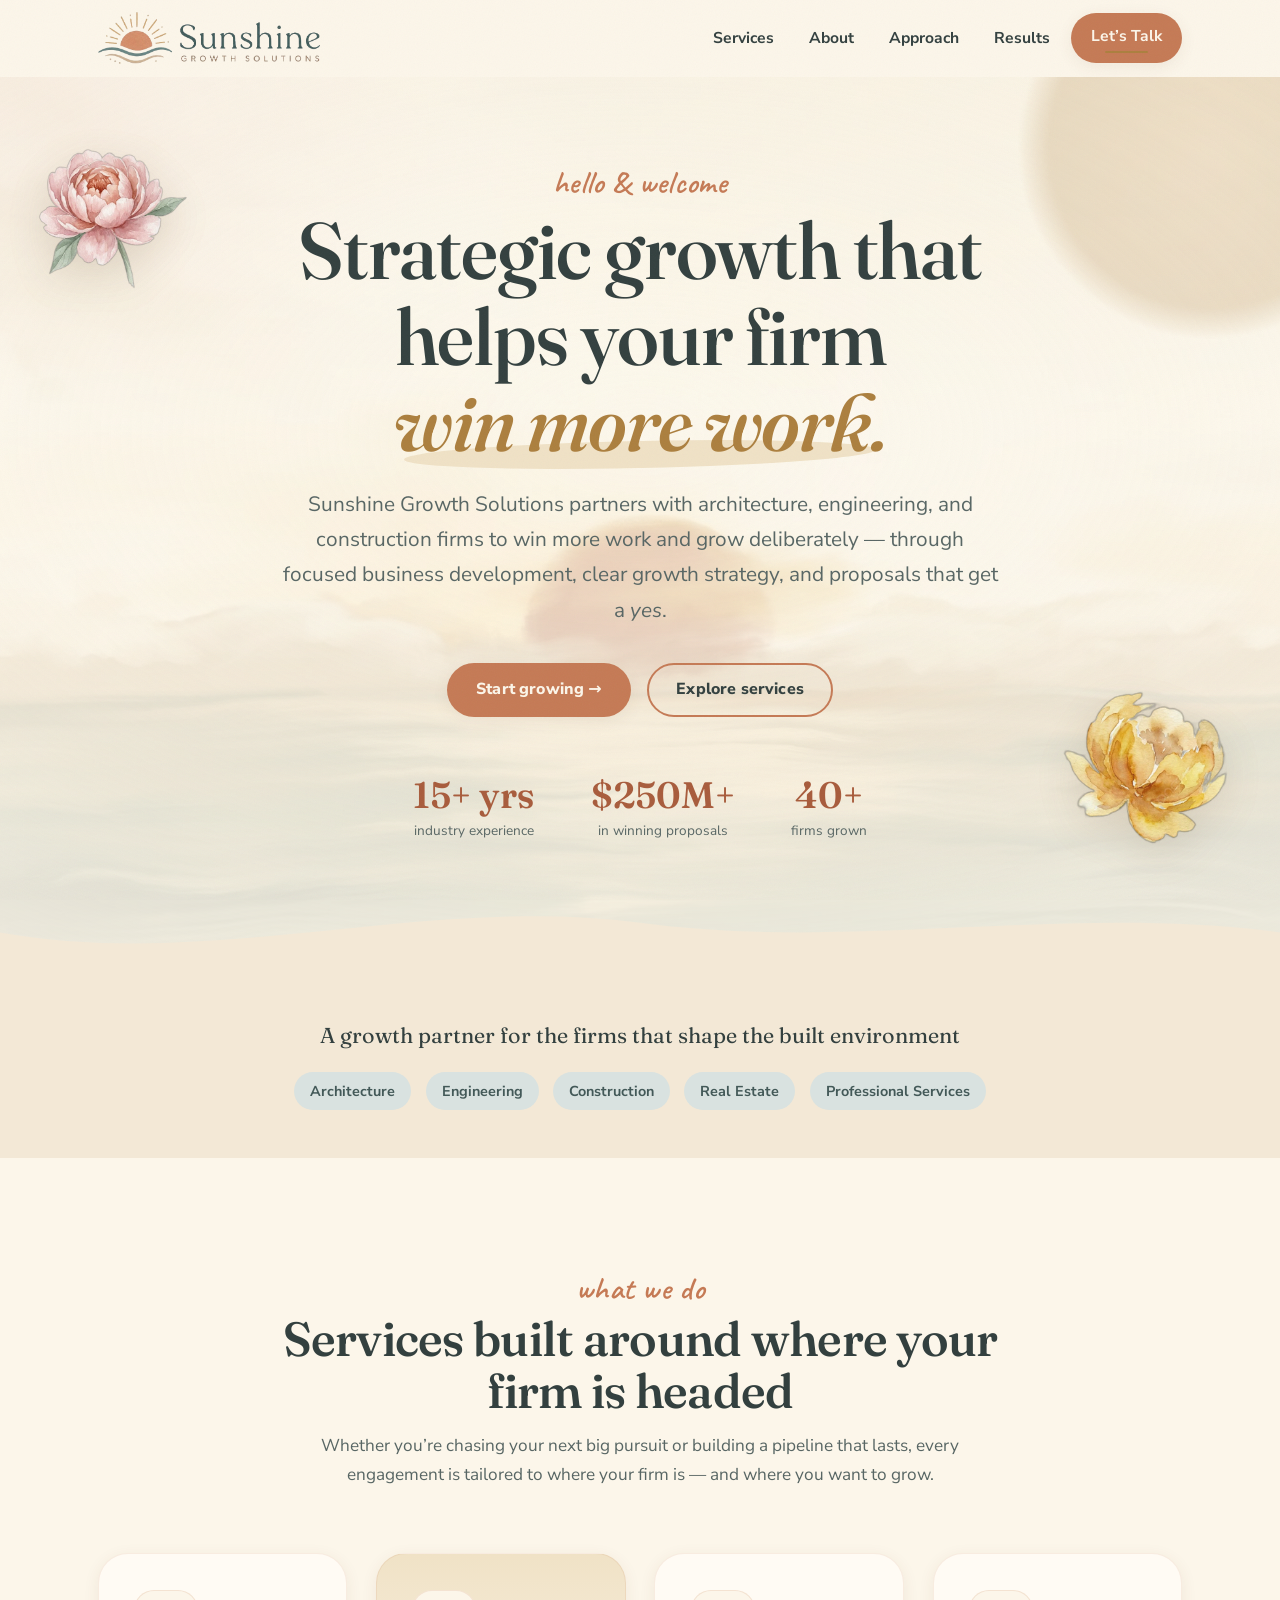
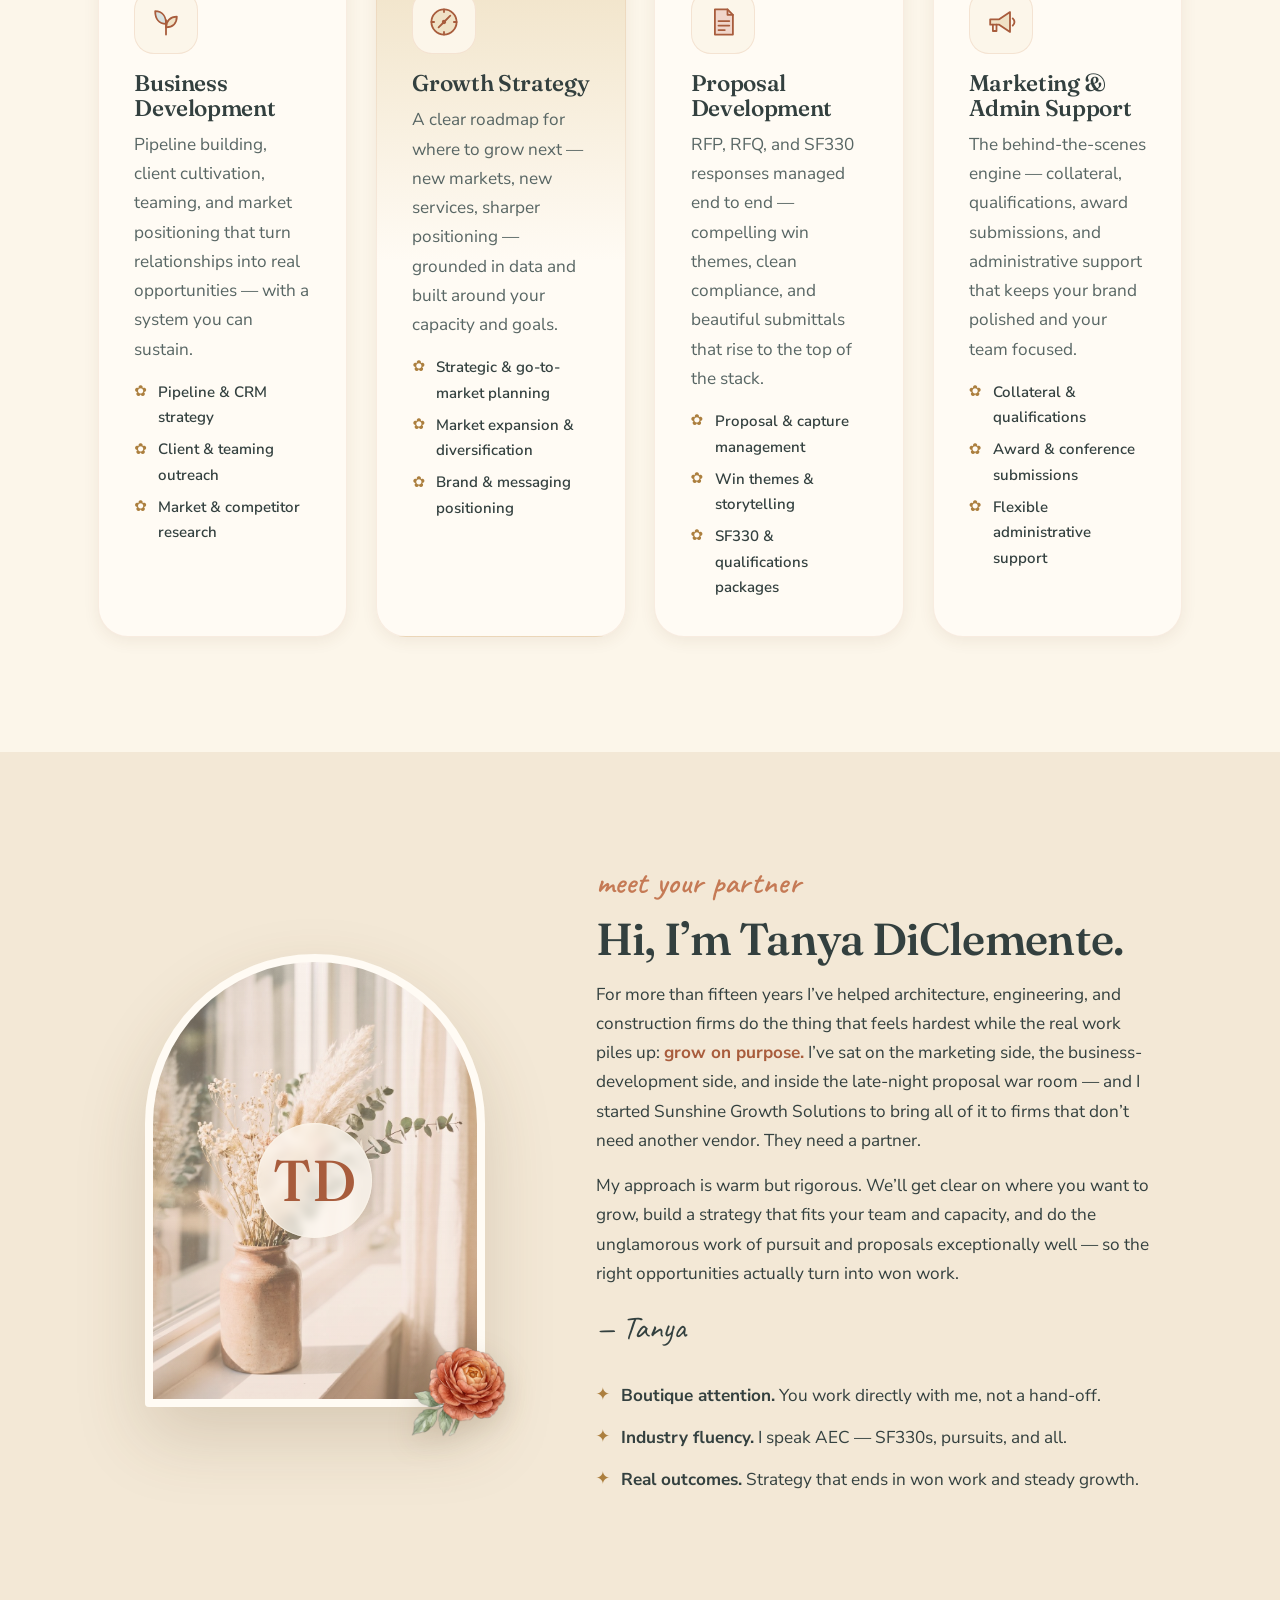
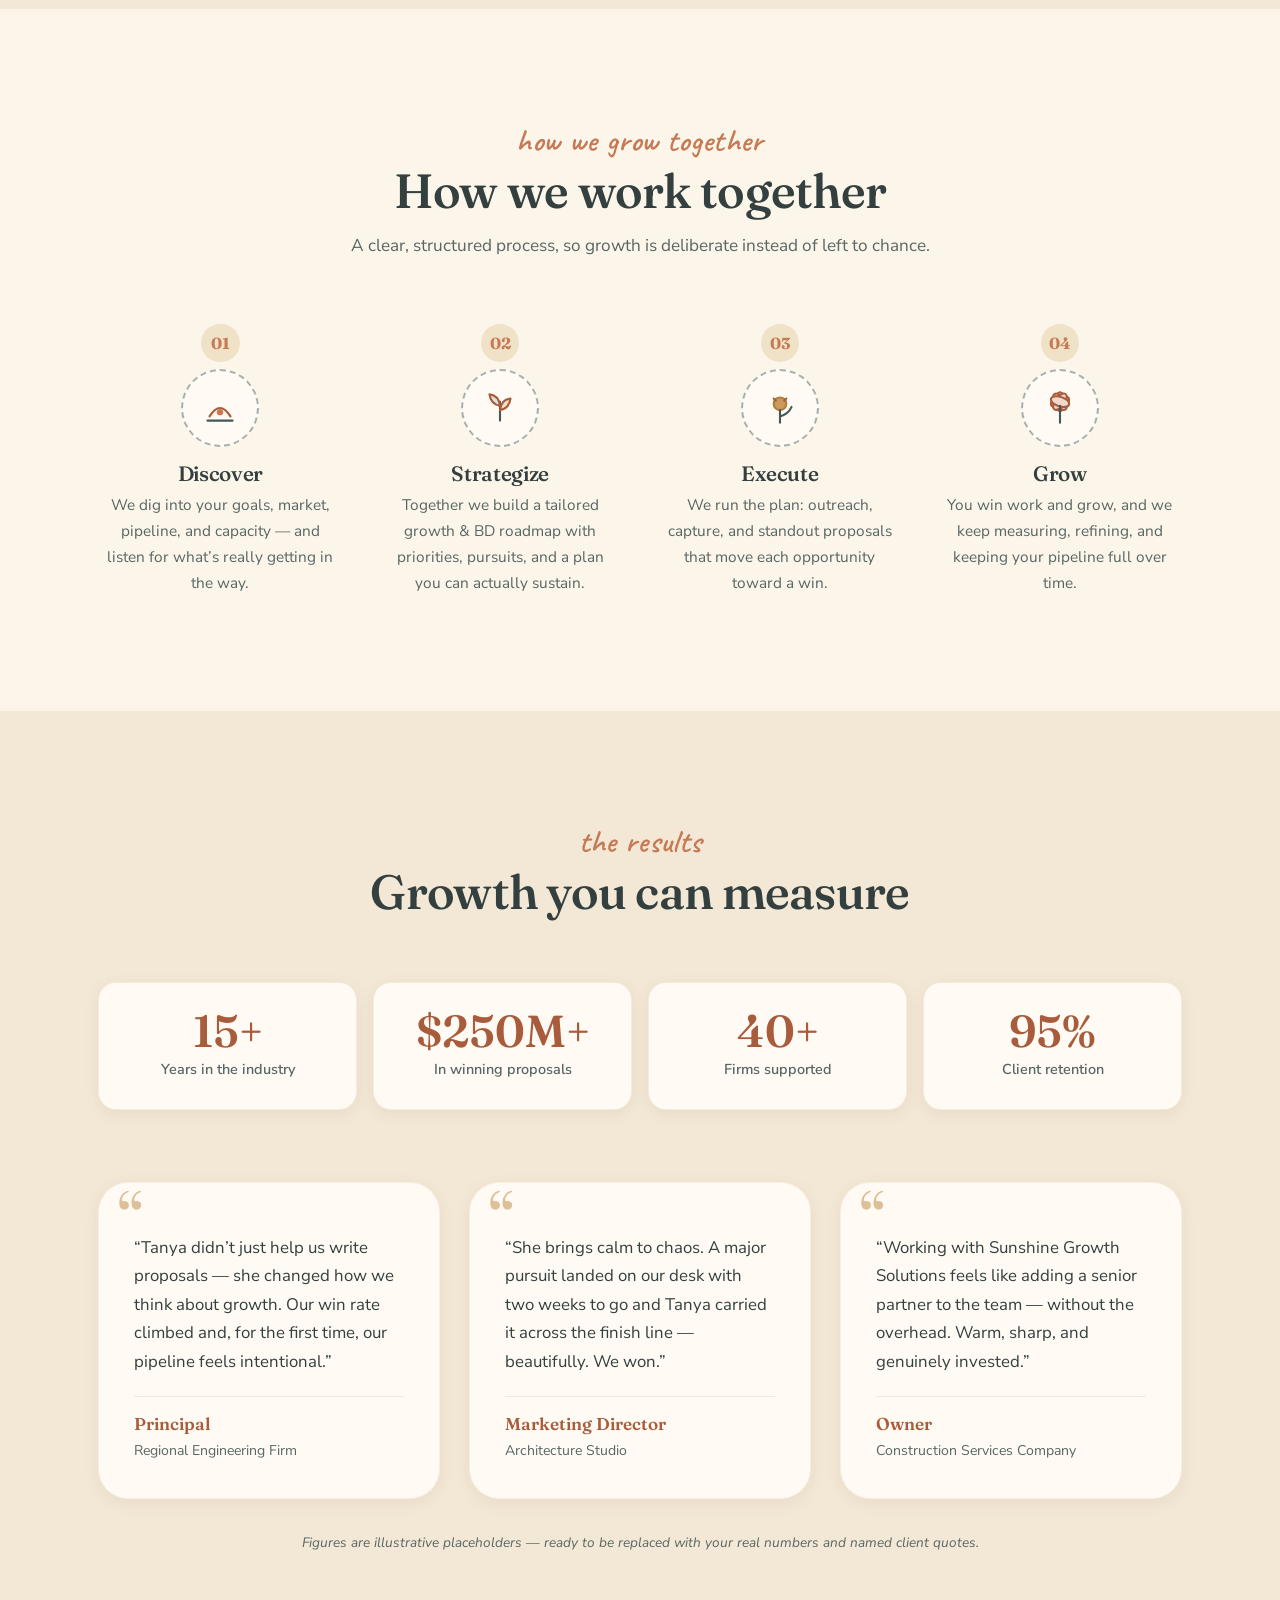
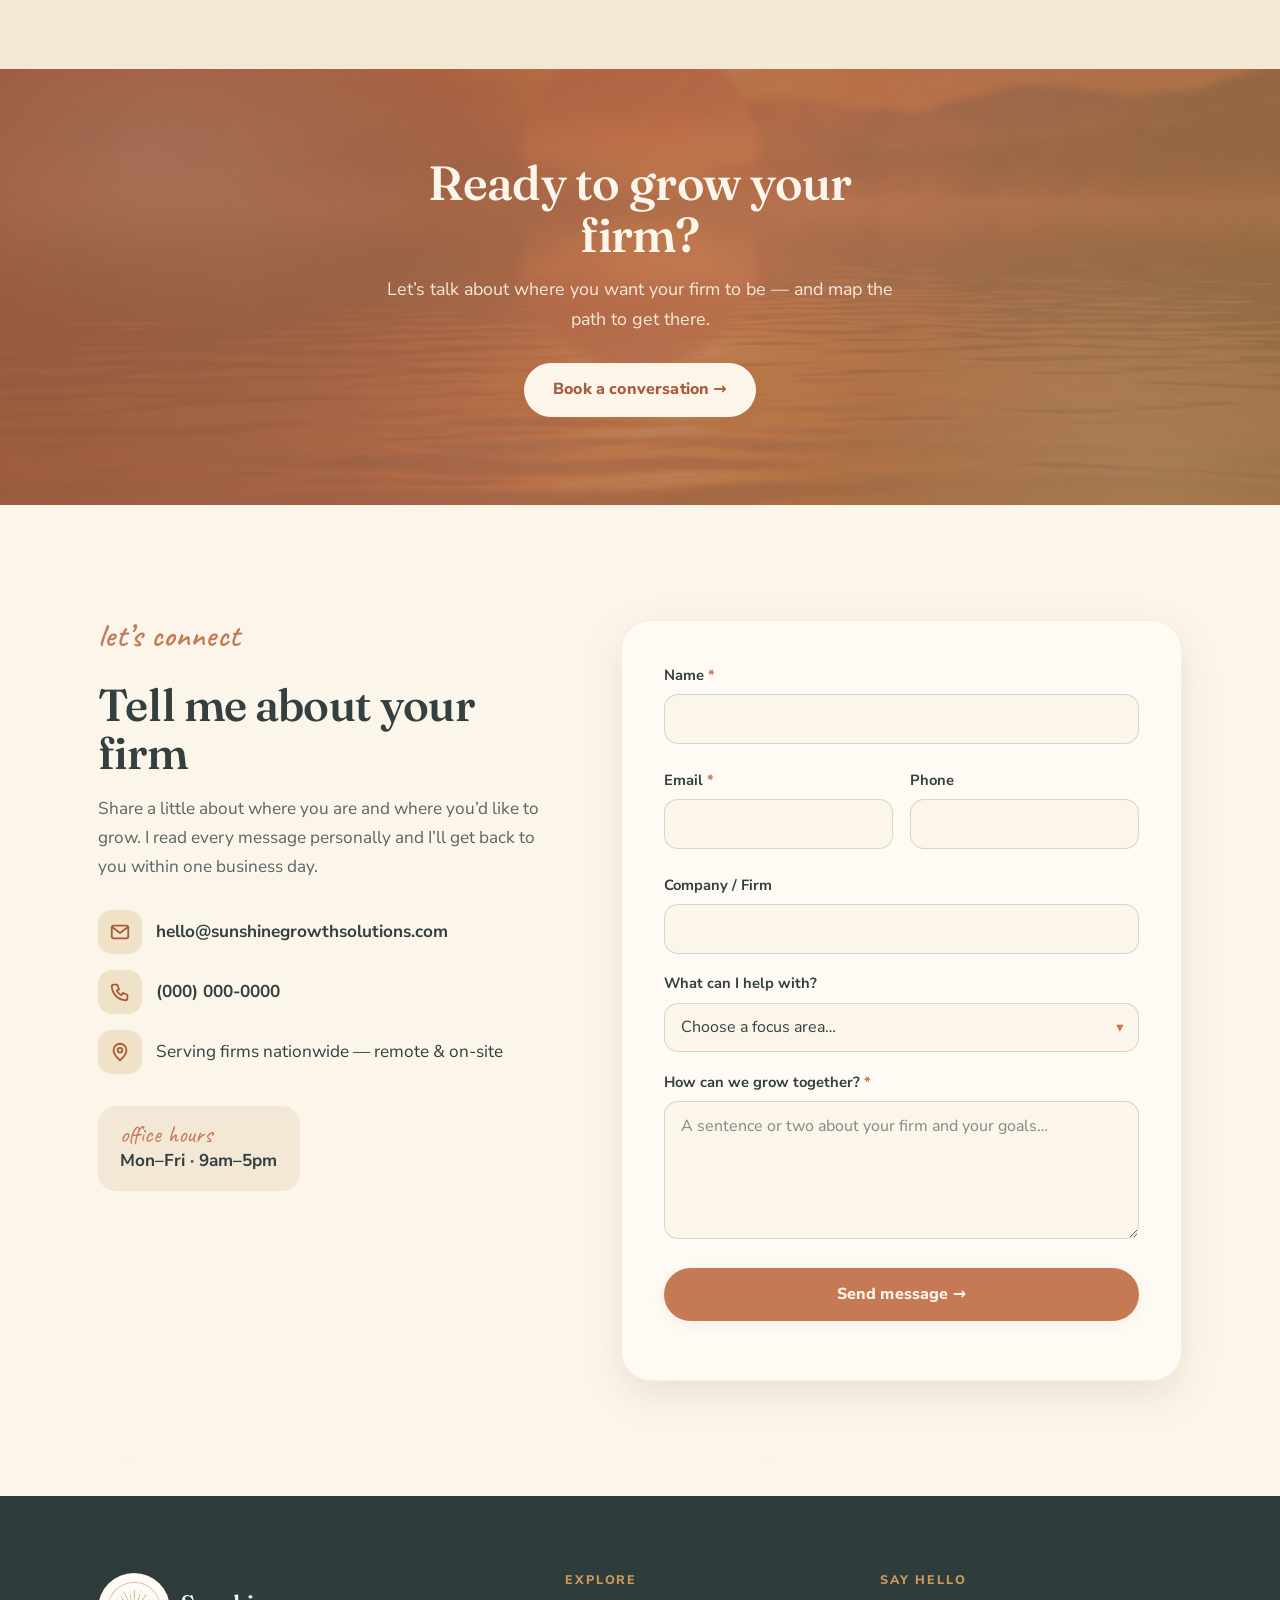
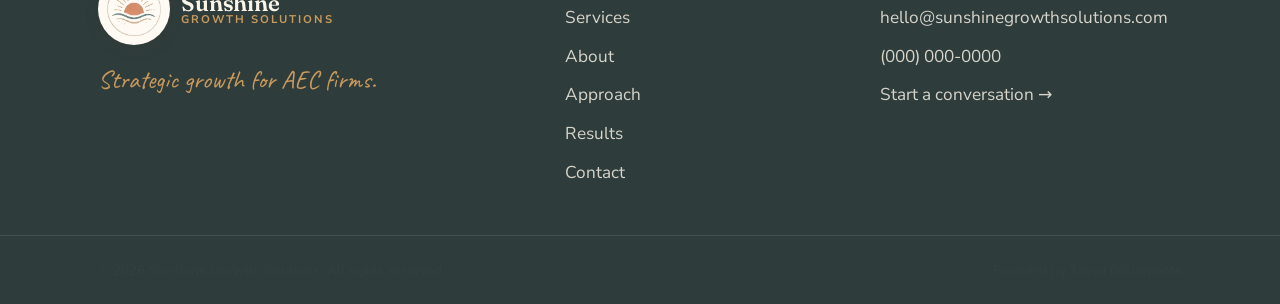
==== commit ff7c4d05: "Match theme and assets to the brand logo; add logo lockup, badge, mark, favicon Co-Authored-By: Clau" ====
--- a/index.html
+++ b/index.html
@@ -3,7 +3,7 @@
 <head>
   <meta charset="UTF-8" />
   <meta name="viewport" content="width=device-width, initial-scale=1.0" />
-  <meta name="theme-color" content="#EBA63A" />
+  <meta name="theme-color" content="#C57A55" />
 
   <title>Sunshine Growth Solutions — Business Development, Growth Strategy &amp; Proposals</title>
   <meta name="description" content="Sunshine Growth Solutions helps architecture, engineering, and construction firms grow with intention — through business development, growth strategy, and winning proposals. Founded by Tanya DiClemente." />
@@ -27,8 +27,8 @@
   <meta name="twitter:image" content="assets/og-image.png" />
 
   <!-- Favicon -->
-  <link rel="icon" type="image/svg+xml" href="assets/favicon.svg" />
-  <link rel="apple-touch-icon" href="assets/favicon.svg" />
+  <link rel="icon" type="image/png" href="assets/favicon.png" />
+  <link rel="apple-touch-icon" href="assets/apple-touch-icon.png" />
 
   <!-- Fonts -->
   <link rel="preconnect" href="https://fonts.googleapis.com" />
@@ -63,28 +63,7 @@
   <header class="site-header" id="top" data-header>
     <div class="container nav-inner">
       <a class="brand" href="#top" aria-label="Sunshine Growth Solutions — home">
-        <span class="brand-mark" aria-hidden="true">
-          <svg viewBox="0 0 48 48" width="44" height="44" role="img" aria-label="Sunshine Growth Solutions logo">
-            <g fill="none" stroke="currentColor" stroke-width="2" stroke-linecap="round">
-              <circle cx="24" cy="24" r="8.5" fill="var(--sun)" stroke="var(--sun-deep)" />
-              <g stroke="var(--sun-deep)">
-                <line x1="24" y1="4.5" x2="24" y2="11" />
-                <line x1="24" y1="37" x2="24" y2="43.5" />
-                <line x1="4.5" y1="24" x2="11" y2="24" />
-                <line x1="37" y1="24" x2="43.5" y2="24" />
-                <line x1="10.2" y1="10.2" x2="14.8" y2="14.8" />
-                <line x1="33.2" y1="33.2" x2="37.8" y2="37.8" />
-                <line x1="37.8" y1="10.2" x2="33.2" y2="14.8" />
-                <line x1="14.8" y1="33.2" x2="10.2" y2="37.8" />
-              </g>
-              <path d="M24 24 C 20 19, 20 14, 24 10 C 28 14, 28 19, 24 24" fill="var(--cream)" stroke="var(--sage-deep)" stroke-width="1.6" />
-            </g>
-          </svg>
-        </span>
-        <span class="brand-text">
-          <span class="brand-name">Sunshine</span>
-          <span class="brand-sub">Growth Solutions</span>
-        </span>
+        <img class="brand-logo" src="assets/logo-lockup.png" alt="Sunshine Growth Solutions" />
       </a>
 
       <nav class="nav" aria-label="Primary">
@@ -539,16 +518,8 @@
     <div class="container footer-inner">
       <div class="footer-brand">
         <a class="brand brand-footer" href="#top" aria-label="Sunshine Growth Solutions — home">
-          <span class="brand-mark" aria-hidden="true">
-            <svg viewBox="0 0 48 48" width="40" height="40">
-              <circle cx="24" cy="24" r="8.5" fill="var(--sun)" stroke="var(--sun-deep)" stroke-width="2"/>
-              <g stroke="var(--sun)" stroke-width="2" stroke-linecap="round">
-                <line x1="24" y1="6" x2="24" y2="11"/><line x1="24" y1="37" x2="24" y2="42"/>
-                <line x1="6" y1="24" x2="11" y2="24"/><line x1="37" y1="24" x2="42" y2="24"/>
-                <line x1="11.5" y1="11.5" x2="14.8" y2="14.8"/><line x1="33.2" y1="33.2" x2="36.5" y2="36.5"/>
-                <line x1="36.5" y1="11.5" x2="33.2" y2="14.8"/><line x1="14.8" y1="33.2" x2="11.5" y2="36.5"/>
-              </g>
-            </svg>
+          <span class="brand-mark footer-badge" aria-hidden="true">
+            <img src="assets/logo-badge.png" alt="" />
           </span>
           <span class="brand-text">
             <span class="brand-name">Sunshine</span>
--- a/css/styles.css
+++ b/css/styles.css
@@ -4,27 +4,27 @@
 
 /* ---------- Design tokens ---------- */
 :root {
-  /* Palette */
+  /* Palette — matched to the Sunshine Growth Solutions logo */
   --cream:        #FCF6EA;
-  --cream-deep:   #F6EAD5;
+  --cream-deep:   #F3E8D6;
   --cream-card:   #FFFBF4;
-  --ink:          #3B2F25;
-  --ink-soft:     #6E5F50;
-
-  --sun:          #EBA63A;
-  --sun-deep:     #D5821F;
-  --sun-soft:     #FBE7C2;
-
-  --terracotta:       #C0603A;
-  --terracotta-deep:  #9F4A2C;
-  --terracotta-soft:  #EFC7B5;
-
-  --sage:        #94A06B;
-  --sage-deep:   #5F6B43;
-  --sage-soft:   #DEE3C8;
-
-  --blush:       #DDA193;
-  --blush-soft:  #F4DAD1;
+  --ink:          #33403F;   /* deep teal, from the wordmark */
+  --ink-soft:     #586664;
+
+  --sun:          #C99A5C;   /* warm gold, from the rays & subtitle */
+  --sun-deep:     #AC7F3E;
+  --sun-soft:     #F0E2C6;
+
+  --terracotta:       #C57A55;   /* the sun */
+  --terracotta-deep:  #A85C3C;
+  --terracotta-soft:  #E9C9B7;
+
+  --sage:        #5E7573;   /* repointed to the logo teal */
+  --sage-deep:   #435958;
+  --sage-soft:   #D9E2E0;
+
+  --blush:       #D69E86;
+  --blush-soft:  #F0D6CB;
 
   /* Roles */
   --bg:          var(--cream);
@@ -202,8 +202,8 @@
 .btn:hover { transform: translateY(-2px); box-shadow: var(--shadow-md); }
 .btn:active { transform: translateY(0); }
 
-.btn-primary { --btn-bg: var(--sun); --btn-fg: var(--ink); }
-.btn-primary:hover { background: var(--sun-deep); }
+.btn-primary { --btn-bg: var(--terracotta); --btn-fg: var(--cream); }
+.btn-primary:hover { background: var(--terracotta-deep); }
 
 .btn-ghost {
   --btn-bg: transparent;
@@ -242,6 +242,8 @@
 }
 
 .brand { display: inline-flex; align-items: center; gap: 0.7rem; }
+.brand-logo { height: clamp(40px, 5.2vw, 52px); width: auto; display: block; transition: transform 0.4s var(--ease); }
+.brand:hover .brand-logo { transform: scale(1.03); }
 .brand-mark { color: var(--sun-deep); display: grid; place-items: center; flex: none; }
 .brand-mark svg { transition: transform 0.6s var(--ease); }
 .brand:hover .brand-mark svg { transform: rotate(40deg); }
@@ -279,14 +281,14 @@
   background: var(--sun-deep); border-radius: 2px;
 }
 .nav-cta {
-  background: var(--sun);
-  color: var(--ink) !important;
+  background: var(--terracotta);
+  color: var(--cream) !important;
   font-weight: 800;
   padding: 0.6rem 1.25rem !important;
   box-shadow: var(--shadow-sm);
   transition: transform 0.2s var(--ease), background 0.2s var(--ease) !important;
 }
-.nav-cta:hover { background: var(--sun-deep); transform: translateY(-1px); }
+.nav-cta:hover { background: var(--terracotta-deep); transform: translateY(-1px); }
 .nav-cta.is-active::after { display: none; }
 
 .nav-toggle {
@@ -705,7 +707,7 @@
 .form-status.is-error { background: color-mix(in srgb, var(--terracotta) 18%, transparent); color: var(--terracotta-deep); }
 
 /* ---------- Footer ---------- */
-.site-footer { position: relative; background: #33291F; color: color-mix(in srgb, var(--cream) 82%, transparent); padding-top: clamp(3.5rem, 6vw, 5rem); }
+.site-footer { position: relative; background: #2E3C3B; color: color-mix(in srgb, var(--cream) 82%, transparent); padding-top: clamp(3.5rem, 6vw, 5rem); }
 .footer-bloom { position: absolute; top: -1px; left: 0; right: 0; line-height: 0; transform: translateY(-99%); }
 .footer-bloom svg { width: 100%; height: clamp(30px, 4vw, 56px); }
 .footer-inner {
@@ -718,6 +720,8 @@
 .footer-brand .brand-sub { color: var(--sun); }
 .brand-footer .brand-mark { color: var(--sun); }
 .footer-tagline { font-size: 1.6rem; color: var(--sun); margin-top: 0.8rem; }
+.footer-badge { background: var(--cream-card); border-radius: 50%; padding: 9px; display: grid; place-items: center; box-shadow: var(--shadow-sm); }
+.footer-badge img { width: 54px; height: 54px; display: block; }
 .site-footer h3 {
   font-family: var(--font-body);
   font-size: 0.78rem; text-transform: uppercase; letter-spacing: 0.16em;
